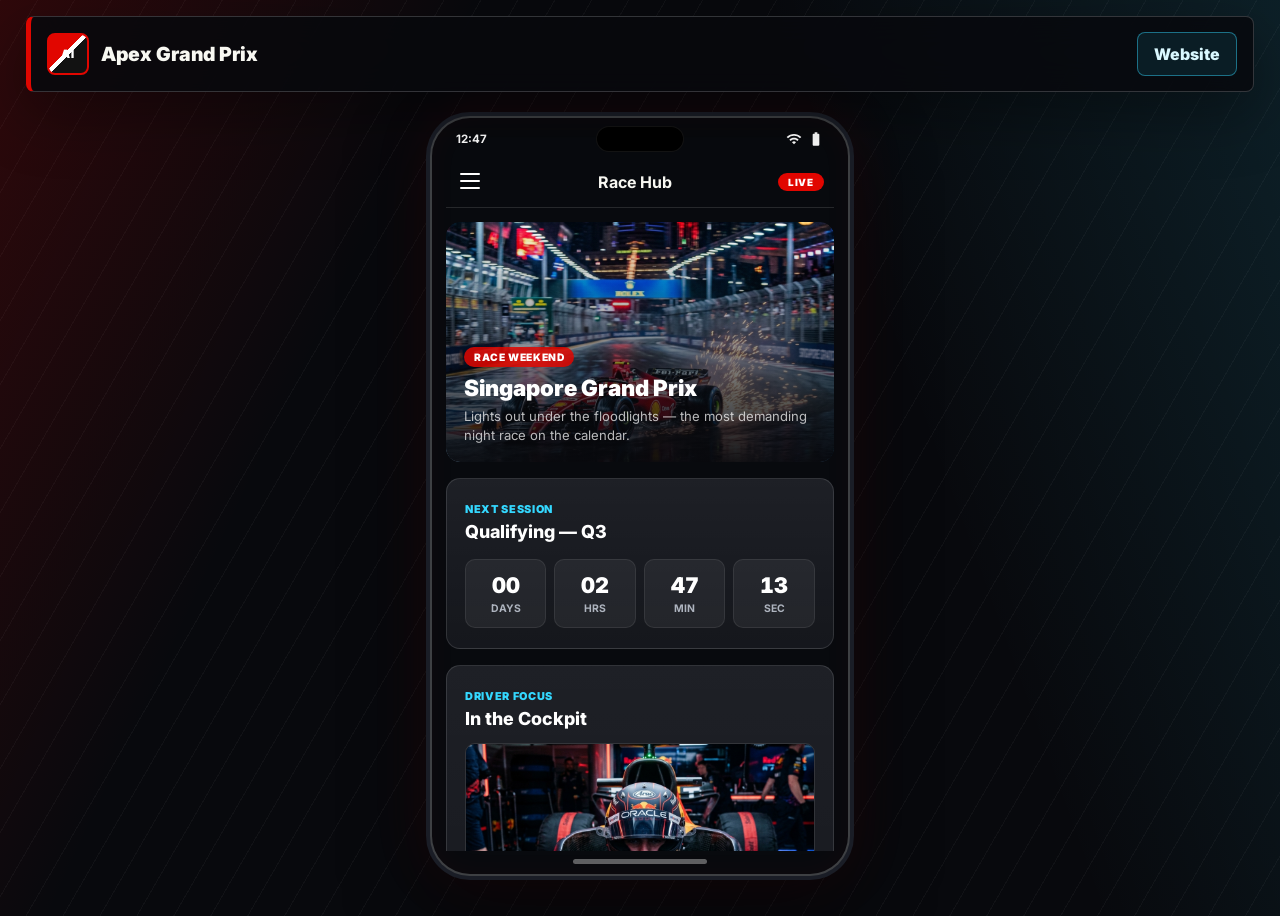
==== mobile.html @ 33b62a99 "Initial commit and push for basic framework of the app" ====
<!DOCTYPE html>
<html lang="en">
<head>
  <meta charset="UTF-8">
  <meta name="viewport" content="width=device-width, initial-scale=1.0">
  <title>Apex Grand Prix Race App</title>
  <meta name="description" content="Formula 1 mobile race app experience with live race data, driver profiles, pit strategy, and circuit telemetry.">
  <link rel="stylesheet" href="styles.css">
  <link rel="preconnect" href="https://fonts.googleapis.com">
  <link rel="preconnect" href="https://fonts.gstatic.com" crossorigin>
  <link href="https://fonts.googleapis.com/css2?family=Inter:wght@400;600;700;800;900&display=swap" rel="stylesheet">
</head>
<body class="mock-page">
  <header class="site-header">
    <a class="brand" href="index.html" aria-label="Apex Grand Prix home">
      <span class="brand-mark" aria-hidden="true">A1</span>
      <span>Apex Grand Prix</span>
    </a>

    <nav class="header-actions" aria-label="Page links">
      <a href="index.html">Website</a>
    </nav>
  </header>

  <main class="mock-board" aria-label="Formula 1 mobile app mockup">
    <!-- Single scrollable phone -->
    <div class="phone-device" id="phone-device">
      <!-- Phone notch -->
      <div class="phone-notch" aria-hidden="true">
        <span class="notch-time">12:47</span>
        <span class="notch-island"></span>
        <span class="notch-icons">
          <svg width="16" height="16" viewBox="0 0 24 24" fill="currentColor"><path d="M1 9l2 2c4.97-4.97 13.03-4.97 18 0l2-2C16.93 2.93 7.08 2.93 1 9zm8 8l3 3 3-3a4.237 4.237 0 00-6 0zm-4-4l2 2a7.074 7.074 0 0110 0l2-2C15.14 9.14 8.87 9.14 5 13z"/></svg>
          <svg width="16" height="16" viewBox="0 0 24 24" fill="currentColor"><path d="M15.67 4H14V2h-4v2H8.33C7.6 4 7 4.6 7 5.33v15.33C7 21.4 7.6 22 8.33 22h7.33c.74 0 1.34-.6 1.34-1.33V5.33C17 4.6 16.4 4 15.67 4z"/></svg>
        </span>
      </div>

      <!-- App top bar -->
      <div class="app-topbar">
        <button class="mini-menu" type="button" aria-label="Menu" title="Menu">
          <span></span>
          <span></span>
          <span></span>
        </button>
        <strong>Race Hub</strong>
        <span class="app-live-badge">LIVE</span>
      </div>

      <!-- Scrollable app content -->
      <div class="app-scroll" id="appScroll">

        <!-- Hero: Night Race -->
        <section class="app-section app-hero" id="app-hero">
          <div class="app-hero-image">
            <img src="assets/f1-car-night.png" alt="Formula 1 car racing at night with sparks flying">
            <div class="app-hero-overlay">
              <span class="app-badge">Race Weekend</span>
              <h1>Singapore Grand Prix</h1>
              <p>Lights out under the floodlights — the most demanding night race on the calendar.</p>
            </div>
          </div>
        </section>

        <!-- Race Countdown -->
        <section class="app-section app-countdown" id="app-countdown">
          <div class="app-section-header">
            <span class="app-eyebrow">Next Session</span>
            <h2>Qualifying — Q3</h2>
          </div>
          <div class="app-countdown-grid">
            <div class="countdown-cell">
              <strong>00</strong>
              <span>Days</span>
            </div>
            <div class="countdown-cell">
              <strong>02</strong>
              <span>Hrs</span>
            </div>
            <div class="countdown-cell">
              <strong>47</strong>
              <span>Min</span>
            </div>
            <div class="countdown-cell">
              <strong>13</strong>
              <span>Sec</span>
            </div>
          </div>
        </section>

        <!-- Driver Profile Card -->
        <section class="app-section app-driver-card" id="app-driver">
          <div class="app-section-header">
            <span class="app-eyebrow">Driver Focus</span>
            <h2>In the Cockpit</h2>
          </div>
          <div class="app-driver-hero">
            <img src="assets/f1-driver-cockpit.png" alt="Formula 1 driver in the cockpit ready for the race">
          </div>
          <div class="app-driver-stats">
            <div class="stat-item">
              <strong>P1</strong>
              <span>Grid</span>
            </div>
            <div class="stat-item">
              <strong>1:29.7</strong>
              <span>Best Lap</span>
            </div>
            <div class="stat-item">
              <strong>4</strong>
              <span>Wins</span>
            </div>
            <div class="stat-item">
              <strong>281</strong>
              <span>Points</span>
            </div>
          </div>
          <p class="app-driver-bio">
            Focused intensity behind the visor. Every micro-adjustment of the steering wheel, every throttle input calibrated to perfection. This is where championships are decided — one corner at a time.
          </p>
        </section>

        <!-- Pit Strategy -->
        <section class="app-section app-strategy" id="app-strategy">
          <div class="app-section-header">
            <span class="app-eyebrow">Pit Wall</span>
            <h2>Race Strategy</h2>
          </div>
          <div class="app-strategy-image">
            <img src="assets/f1-pitstop.png" alt="Formula 1 pit stop crew servicing a car">
          </div>
          <div class="app-strategy-metrics">
            <div class="strategy-metric">
              <div class="metric-icon tyre-soft"></div>
              <div>
                <strong>Soft → Medium</strong>
                <span>Lap 18 pit window</span>
              </div>
            </div>
            <div class="strategy-metric">
              <div class="metric-icon tyre-medium"></div>
              <div>
                <strong>Medium → Hard</strong>
                <span>Lap 38 pit window</span>
              </div>
            </div>
          </div>
          <div class="app-strategy-data">
            <div class="data-row">
              <span>Pit Stop Time</span>
              <strong>2.4s</strong>
            </div>
            <div class="data-row">
              <span>Undercut Gap</span>
              <strong>1.8s</strong>
            </div>
            <div class="data-row">
              <span>Tyre Degradation</span>
              <strong>0.08s/lap</strong>
            </div>
            <div class="data-row">
              <span>Fuel Load</span>
              <strong>105 kg</strong>
            </div>
          </div>
        </section>

        <!-- Helmet & Equipment -->
        <section class="app-section app-gear" id="app-gear">
          <div class="app-section-header">
            <span class="app-eyebrow">Equipment</span>
            <h2>Race Helmet</h2>
          </div>
          <div class="app-gear-showcase">
            <img src="assets/f1-helmet.png" alt="Formula 1 racing helmet with carbon fiber detail and track reflection in visor">
          </div>
          <p class="app-gear-desc">
            Carbon fiber construction weighing just 1.25 kg. The visor reflects the track ahead — a driver's entire world compressed into that narrow field of view at 330 km/h.
          </p>
        </section>

        <!-- Telemetry -->
        <section class="app-section app-telemetry" id="app-telemetry">
          <div class="app-section-header">
            <span class="app-eyebrow">Telemetry</span>
            <h2>Steering Wheel</h2>
          </div>
          <div class="app-telemetry-image">
            <img src="assets/f1-steering-wheel.png" alt="Formula 1 steering wheel with complex buttons and digital display">
          </div>
          <div class="app-telemetry-stats">
            <div class="telemetry-stat">
              <span class="telemetry-value">338</span>
              <span class="telemetry-unit">km/h</span>
              <span class="telemetry-label">Top Speed</span>
            </div>
            <div class="telemetry-stat">
              <span class="telemetry-value">5.2</span>
              <span class="telemetry-unit">G</span>
              <span class="telemetry-label">Max Lateral</span>
            </div>
            <div class="telemetry-stat">
              <span class="telemetry-value">850</span>
              <span class="telemetry-unit">HP</span>
              <span class="telemetry-label">Power Unit</span>
            </div>
          </div>
          <div class="app-telemetry-bars">
            <div class="bar-item">
              <span class="bar-label">Throttle</span>
              <div class="bar-track">
                <div class="bar-fill bar-throttle" style="width: 92%"></div>
              </div>
              <span class="bar-value">92%</span>
            </div>
            <div class="bar-item">
              <span class="bar-label">Brake</span>
              <div class="bar-track">
                <div class="bar-fill bar-brake" style="width: 0%"></div>
              </div>
              <span class="bar-value">0%</span>
            </div>
            <div class="bar-item">
              <span class="bar-label">ERS Deploy</span>
              <div class="bar-track">
                <div class="bar-fill bar-ers" style="width: 67%"></div>
              </div>
              <span class="bar-value">67%</span>
            </div>
            <div class="bar-item">
              <span class="bar-label">DRS</span>
              <div class="bar-track">
                <div class="bar-fill bar-drs" style="width: 100%"></div>
              </div>
              <span class="bar-value">Open</span>
            </div>
          </div>
        </section>

        <!-- Standings -->
        <section class="app-section app-standings" id="app-standings">
          <div class="app-section-header">
            <span class="app-eyebrow">Championship</span>
            <h2>Driver Standings</h2>
          </div>
          <div class="standings-table">
            <div class="standing-row standing-header">
              <span>Pos</span>
              <span>Driver</span>
              <span>Team</span>
              <span>Pts</span>
            </div>
            <div class="standing-row highlight">
              <span class="pos-badge">1</span>
              <span>M. Verstappen</span>
              <span class="team-tag team-rbr">RBR</span>
              <span>281</span>
            </div>
            <div class="standing-row">
              <span class="pos-badge">2</span>
              <span>L. Norris</span>
              <span class="team-tag team-mcl">MCL</span>
              <span>253</span>
            </div>
            <div class="standing-row">
              <span class="pos-badge">3</span>
              <span>C. Leclerc</span>
              <span class="team-tag team-fer">FER</span>
              <span>228</span>
            </div>
            <div class="standing-row">
              <span class="pos-badge">4</span>
              <span>C. Sainz</span>
              <span class="team-tag team-fer">FER</span>
              <span>207</span>
            </div>
            <div class="standing-row">
              <span class="pos-badge">5</span>
              <span>O. Piastri</span>
              <span class="team-tag team-mcl">MCL</span>
              <span>194</span>
            </div>
          </div>
        </section>

        <!-- Team Radio -->
        <section class="app-section app-radio" id="app-radio" data-tab-group>
          <div class="tabs" role="tablist" aria-label="Mobile team radio tabs">
            <button class="tab is-active" type="button" role="tab" aria-selected="true" aria-controls="app-panel-a" id="app-tab-a" data-tab>Garage</button>
            <button class="tab" type="button" role="tab" aria-selected="false" aria-controls="app-panel-b" id="app-tab-b" data-tab>Radio</button>
          </div>

          <div class="tab-content app-tab-content">
            <div class="tab-panel is-active" id="app-panel-a" role="tabpanel" aria-labelledby="app-tab-a" data-tab-panel>
              <span class="app-eyebrow">Team Call</span>
              <h2>Box this lap</h2>
              <p>Mechanics ready. Tyres staged on the warming blankets. Pit lane delta is inside the target window — we have the gap.</p>
            </div>
            <div class="tab-panel" id="app-panel-b" role="tabpanel" aria-labelledby="app-tab-b" data-tab-panel>
              <span class="app-eyebrow">Driver Radio</span>
              <h2>Push now, push!</h2>
              <p>Battery fully available. Traffic clear for two laps. The car ahead is losing rear grip — this is our window to attack.</p>
            </div>
          </div>
        </section>

      </div>

      <!-- Bottom home indicator -->
      <div class="phone-home-bar" aria-hidden="true"></div>
    </div>
  </main>

  <script src="script.js"></script>
</body>
</html>
---- styles.css ----
:root {
  --page: #08090d;
  --surface: #11131a;
  --surface-2: #181b23;
  --surface-3: #f7f7f2;
  --ink: #f8f8f2;
  --ink-dark: #171717;
  --muted: #aeb4bf;
  --line: rgba(255, 255, 255, 0.16);
  --red: #e10600;
  --red-dark: #9d0500;
  --cyan: #34d8ff;
  --yellow: #ffd447;
  --green: #1ed760;
  --orange: #ff8a00;
  --shadow: 0 22px 60px rgba(0, 0, 0, 0.35);
  --radius: 8px;
  --shell-width: min(calc(100% - clamp(24px, 4vw, 80px)), 1900px);
}

* {
  box-sizing: border-box;
}

html {
  scroll-behavior: smooth;
}

body {
  min-height: 100vh;
  margin: 0;
  color: var(--ink);
  background:
    linear-gradient(115deg, rgba(225, 6, 0, 0.18), transparent 28%),
    linear-gradient(250deg, rgba(52, 216, 255, 0.11), transparent 32%),
    repeating-linear-gradient(120deg, rgba(255, 255, 255, 0.035) 0 1px, transparent 1px 32px),
    var(--page);
  font-family: Inter, ui-sans-serif, system-ui, -apple-system, BlinkMacSystemFont, "Segoe UI", sans-serif;
}

body.is-menu-open {
  overflow: hidden;
}

button,
a {
  -webkit-tap-highlight-color: transparent;
}

button {
  font: inherit;
}

a {
  color: inherit;
  text-decoration: none;
}

img {
  display: block;
  max-width: 100%;
}

:focus-visible {
  outline: 3px solid rgba(52, 216, 255, 0.45);
  outline-offset: 3px;
}

.site-header {
  position: sticky;
  top: 16px;
  z-index: 20;
  display: grid;
  grid-template-columns: minmax(0, 1fr) auto;
  align-items: center;
  gap: 16px;
  width: var(--shell-width);
  min-height: 76px;
  margin: 16px auto 24px;
  padding: 12px 16px;
  border: 1px solid rgba(255, 255, 255, 0.18);
  border-left: 5px solid var(--red);
  border-radius: var(--radius);
  background: rgba(8, 9, 13, 0.86);
  box-shadow: var(--shadow);
  backdrop-filter: blur(16px);
}

.brand {
  justify-self: start;
  display: inline-flex;
  align-items: center;
  gap: 12px;
  min-width: 0;
  font-size: 1.22rem;
  font-weight: 900;
}

.brand-mark {
  display: inline-grid;
  place-items: center;
  flex: 0 0 auto;
  width: 42px;
  height: 42px;
  border: 2px solid var(--red);
  border-radius: var(--radius);
  background:
    linear-gradient(135deg, var(--red) 0 44%, #ffffff 44% 52%, #121212 52%);
  color: #ffffff;
  font-size: 0.72rem;
  font-weight: 950;
}

.header-actions {
  display: flex;
  justify-content: flex-end;
}

.header-actions a {
  display: inline-flex;
  align-items: center;
  justify-content: center;
  min-height: 44px;
  padding: 0 16px;
  border: 1px solid rgba(52, 216, 255, 0.45);
  border-radius: var(--radius);
  background: rgba(52, 216, 255, 0.09);
  color: #d9f8ff;
  font-weight: 850;
}

.header-actions a:hover {
  border-color: var(--cyan);
  background: rgba(52, 216, 255, 0.16);
}

.icon-button {
  display: inline-grid;
  place-items: center;
  width: 44px;
  height: 44px;
  border: 1px solid rgba(255, 255, 255, 0.18);
  border-radius: var(--radius);
  background: rgba(255, 255, 255, 0.06);
  color: var(--ink);
  cursor: pointer;
  transition: transform 160ms ease, border-color 160ms ease, background 160ms ease;
}

.icon-button:hover {
  transform: translateY(-1px);
  border-color: var(--cyan);
  background: rgba(52, 216, 255, 0.12);
}

.menu-button {
  display: none;
  gap: 4px;
  padding: 10px;
}

.menu-button span,
.mini-menu span {
  display: block;
  width: 20px;
  height: 2px;
  border-radius: 999px;
  background: currentColor;
}

.page-shell {
  display: grid;
  grid-template-columns: clamp(92px, 7vw, 140px) minmax(0, 1fr);
  gap: clamp(16px, 2vw, 32px);
  width: var(--shell-width);
  margin: 0 auto 48px;
}

.sidebar {
  position: sticky;
  top: 116px;
  display: grid;
  align-content: space-between;
  min-height: calc(100vh - 148px);
  padding: 16px 12px;
  overflow: hidden;
  border: 1px solid rgba(255, 255, 255, 0.16);
  border-radius: var(--radius);
  background:
    linear-gradient(180deg, rgba(225, 6, 0, 0.2), rgba(255, 255, 255, 0.04)),
    rgba(8, 9, 13, 0.9);
  box-shadow: var(--shadow);
}

.sidebar::before {
  content: "";
  position: absolute;
  inset: 0;
  background:
    repeating-linear-gradient(45deg, transparent 0 12px, rgba(255, 255, 255, 0.08) 12px 24px);
  opacity: 0.18;
  pointer-events: none;
}

.sidebar-close {
  display: none;
}

.sidebar-word {
  position: relative;
  display: grid;
  justify-items: center;
  gap: 8px;
  margin-top: 42px;
  color: #ffffff;
  font-size: 1.05rem;
  font-weight: 950;
}

.sidebar-menu {
  position: relative;
  display: grid;
  gap: 8px;
}

.sidebar-menu a {
  display: grid;
  place-items: center;
  min-height: 38px;
  border-radius: var(--radius);
  color: var(--muted);
  font-size: 0.76rem;
  font-weight: 850;
  text-align: center;
}

.sidebar-menu a:hover {
  background: rgba(225, 6, 0, 0.22);
  color: #ffffff;
}

.page-backdrop {
  display: none;
}

.desktop-grid {
  display: grid;
  grid-template-columns: repeat(12, minmax(0, 1fr));
  grid-auto-flow: row dense;
  gap: clamp(16px, 1.6vw, 28px);
  align-items: stretch;
}

.panel {
  position: relative;
  display: flex;
  flex-direction: column;
  min-width: 0;
  min-height: clamp(300px, 28vh, 430px);
  overflow: hidden;
  border: 1px solid rgba(255, 255, 255, 0.15);
  border-radius: var(--radius);
  background:
    linear-gradient(180deg, rgba(255, 255, 255, 0.07), rgba(255, 255, 255, 0.025)),
    var(--surface);
  box-shadow: var(--shadow);
}

.panel::before {
  content: "";
  position: absolute;
  inset: 0 0 auto;
  height: 4px;
  background: linear-gradient(90deg, var(--red), var(--yellow), var(--cyan));
  pointer-events: none;
}

.panel h1,
.panel h2,
.panel h3,
.panel p {
  margin: 0;
}

.panel h1,
.panel h2 {
  color: #ffffff;
  font-size: 1.3rem;
  line-height: 1.15;
}

.panel h3 {
  color: #ffffff;
  font-size: 1.05rem;
}

.panel p {
  color: var(--muted);
  line-height: 1.52;
}

.panel-heading {
  position: relative;
  z-index: 2;
  display: flex;
  align-items: flex-start;
  justify-content: space-between;
  gap: 14px;
  padding: 22px 24px 0;
}

.eyebrow,
.panel-tag {
  color: var(--cyan);
  font-size: 0.73rem;
  font-weight: 950;
  text-transform: uppercase;
}

.eyebrow {
  display: inline-block;
  margin-bottom: 7px;
}

.panel-tag {
  flex: 0 0 auto;
  padding: 6px 10px;
  border: 1px solid rgba(52, 216, 255, 0.45);
  border-radius: 999px;
  background: rgba(52, 216, 255, 0.1);
}

.hero-panel,
.circuit-panel {
  grid-column: span 5;
}

.strategy-panel,
.radio-panel {
  grid-column: span 3;
}

.driver-panel,
.speed-panel {
  grid-column: span 4;
}

.race-carousel {
  flex: 1;
  min-height: 0;
}

.carousel-stage {
  position: relative;
  flex: 1;
  min-height: 240px;
  margin: 18px 24px 0;
  border-radius: var(--radius);
}

.carousel-stage.compact {
  min-height: 168px;
  margin: 14px 18px 0;
}

.carousel-slide {
  position: absolute;
  inset: 0;
  display: grid;
  align-content: stretch;
  opacity: 0;
  transform: translateX(14px);
  pointer-events: none;
  transition: opacity 220ms ease, transform 220ms ease;
}

.carousel-slide.is-active {
  opacity: 1;
  transform: translateX(0);
  pointer-events: auto;
}

.carousel-slide img {
  width: 100%;
  height: 100%;
  min-height: 0;
  object-fit: cover;
  border-radius: var(--radius);
}

.slide-caption {
  position: absolute;
  left: 14px;
  right: 14px;
  bottom: 14px;
  display: grid;
  gap: 4px;
  padding: 12px 14px;
  border: 1px solid rgba(255, 255, 255, 0.16);
  border-radius: var(--radius);
  background: rgba(8, 9, 13, 0.78);
  color: #ffffff;
  backdrop-filter: blur(10px);
}

.slide-caption strong {
  font-size: 0.98rem;
}

.slide-caption span {
  color: var(--muted);
  font-size: 0.88rem;
  line-height: 1.35;
}

.carousel-dots {
  display: flex;
  justify-content: center;
  gap: 8px;
  padding: 18px 24px 22px;
}

.carousel-dots button {
  width: 34px;
  height: 8px;
  padding: 0;
  border: 0;
  border-radius: 999px;
  background: rgba(255, 255, 255, 0.28);
  cursor: pointer;
}

.carousel-dots button.is-active {
  background: var(--red);
}

.panel-image {
  width: calc(100% - 48px);
  aspect-ratio: 16 / 10;
  margin: 18px 24px 0;
  object-fit: cover;
  border-radius: var(--radius);
}

.metric-row {
  display: grid;
  grid-template-columns: repeat(3, minmax(0, 1fr));
  gap: 10px;
  padding: 18px 24px 24px;
}

.metric-row span {
  display: grid;
  gap: 3px;
  min-width: 0;
  padding: 10px;
  border-top: 1px solid rgba(255, 255, 255, 0.18);
  color: var(--muted);
  font-size: 0.82rem;
  line-height: 1.25;
}

.metric-row strong {
  color: #ffffff;
  font-size: 1.12rem;
}

.slider-shell,
.wide-slider {
  display: grid;
  grid-template-columns: 44px minmax(0, 1fr) 44px;
  align-items: center;
  gap: 12px;
  flex: 1;
  padding: 18px 18px 24px;
}

.slider-window,
.wide-slider-window {
  position: relative;
  min-height: 260px;
  overflow: hidden;
}

.slider-slide {
  position: absolute;
  inset: 0;
  display: grid;
  align-content: center;
  justify-items: center;
  gap: 12px;
  opacity: 0;
  transform: scale(0.97);
  pointer-events: none;
  text-align: center;
  transition: opacity 180ms ease, transform 180ms ease;
}

.slider-slide.is-active {
  opacity: 1;
  transform: scale(1);
  pointer-events: auto;
}

.slider-slide img {
  width: min(100%, 360px);
  aspect-ratio: 16 / 9;
  object-fit: cover;
  border-radius: var(--radius);
}

.slider-slide p {
  max-width: 320px;
  font-size: 0.92rem;
}

.circuit-layout {
  display: grid;
  grid-template-columns: minmax(260px, 1.1fr) minmax(220px, 0.9fr);
  gap: 20px;
  align-items: stretch;
  flex: 1;
  padding: 18px 24px 24px;
}

.circuit-layout img {
  width: 100%;
  height: 100%;
  min-height: 260px;
  object-fit: cover;
  border-radius: var(--radius);
}

.circuit-notes {
  display: grid;
  align-content: stretch;
  gap: 12px;
}

.circuit-notes article {
  display: grid;
  gap: 4px;
  padding: 0 0 12px;
  border-bottom: 1px solid rgba(255, 255, 255, 0.16);
}

.circuit-notes strong {
  color: var(--yellow);
}

.circuit-notes span {
  color: var(--muted);
  line-height: 1.4;
}

.tabs {
  display: grid;
  grid-template-columns: repeat(2, minmax(0, 1fr));
  border-bottom: 1px solid rgba(255, 255, 255, 0.16);
}

.tab {
  min-height: 58px;
  border: 0;
  border-right: 1px solid rgba(255, 255, 255, 0.16);
  background: rgba(255, 255, 255, 0.04);
  color: var(--muted);
  font-weight: 950;
  cursor: pointer;
}

.tab:last-child {
  border-right: 0;
}

.tab.is-active {
  background: rgba(225, 6, 0, 0.22);
  color: #ffffff;
}

.tab-content {
  position: relative;
  flex: 1;
  min-height: 280px;
}

.tab-panel {
  position: absolute;
  inset: 0;
  display: grid;
  align-content: center;
  justify-items: center;
  gap: 12px;
  padding: 28px;
  opacity: 0;
  transform: translateY(8px);
  pointer-events: none;
  text-align: center;
  transition: opacity 180ms ease, transform 180ms ease;
}

.tab-panel.is-active {
  opacity: 1;
  transform: translateY(0);
  pointer-events: auto;
}

.tab-panel h2 {
  font-size: 1.72rem;
}

.tab-panel p {
  max-width: 280px;
}

/* ── Mock page layout ── */
.mock-page .site-header {
  grid-template-columns: minmax(0, 1fr) auto;
}

.mock-board {
  display: flex;
  justify-content: center;
  width: var(--shell-width);
  margin: 0 auto 48px;
}

/* ── Phone device frame ── */
.phone-device {
  position: relative;
  display: flex;
  flex-direction: column;
  width: min(420px, 100%);
  height: min(860px, calc(100vh - 140px));
  border: 2px solid rgba(255, 255, 255, 0.22);
  border-radius: 40px;
  background: #080a0e;
  box-shadow:
    0 0 0 4px #1a1d26,
    0 30px 80px rgba(0, 0, 0, 0.5),
    0 0 60px rgba(225, 6, 0, 0.12),
    inset 0 0 30px rgba(225, 6, 0, 0.04);
  overflow: hidden;
}

/* ── Phone notch bar ── */
.phone-notch {
  display: grid;
  grid-template-columns: 1fr auto 1fr;
  align-items: center;
  padding: 8px 24px 4px;
  font-size: 0.72rem;
  font-weight: 700;
  color: #ffffff;
}

.notch-time {
  justify-self: start;
}

.notch-island {
  width: 88px;
  height: 26px;
  border-radius: 999px;
  background: #000;
  border: 1px solid rgba(255, 255, 255, 0.08);
}

.notch-icons {
  justify-self: end;
  display: flex;
  align-items: center;
  gap: 6px;
  color: #ffffff;
}

/* ── App top bar ── */
.app-topbar {
  display: grid;
  grid-template-columns: 42px 1fr auto;
  align-items: center;
  min-height: 52px;
  margin: 0 14px 0;
  padding: 0 4px;
  border-bottom: 1px solid rgba(255, 255, 255, 0.12);
  text-align: center;
}

.app-live-badge {
  padding: 3px 10px;
  margin-right: 6px;
  border-radius: 999px;
  background: var(--red);
  color: #ffffff;
  font-size: 0.62rem;
  font-weight: 950;
  letter-spacing: 0.08em;
  animation: livePulse 2s ease-in-out infinite;
}

@keyframes livePulse {
  0%, 100% { opacity: 1; }
  50% { opacity: 0.5; }
}

.mini-menu {
  display: grid;
  gap: 4px;
  width: 38px;
  height: 38px;
  padding: 10px;
  border: 0;
  background: transparent;
  color: #ffffff;
  cursor: pointer;
}

/* ── Scrollable app container ── */
.app-scroll {
  flex: 1;
  overflow-y: auto;
  overflow-x: hidden;
  padding: 14px;
  scroll-behavior: smooth;
  -webkit-overflow-scrolling: touch;
}

.app-scroll::-webkit-scrollbar {
  width: 3px;
}

.app-scroll::-webkit-scrollbar-track {
  background: transparent;
}

.app-scroll::-webkit-scrollbar-thumb {
  background: rgba(225, 6, 0, 0.4);
  border-radius: 999px;
}

/* ── Shared section styles ── */
.app-section {
  margin-bottom: 16px;
  border: 1px solid rgba(255, 255, 255, 0.12);
  border-radius: 14px;
  background:
    linear-gradient(180deg, rgba(255, 255, 255, 0.06), rgba(255, 255, 255, 0.02)),
    rgba(17, 19, 26, 0.95);
  overflow: hidden;
}

.app-section:last-child {
  margin-bottom: 8px;
}

.app-section-header {
  padding: 18px 18px 0;
}

.app-eyebrow {
  display: inline-block;
  margin-bottom: 5px;
  color: var(--cyan);
  font-size: 0.68rem;
  font-weight: 950;
  text-transform: uppercase;
  letter-spacing: 0.06em;
}

.app-section-header h2 {
  margin: 0;
  color: #ffffff;
  font-size: 1.12rem;
  font-weight: 800;
  line-height: 1.2;
}

/* ── Hero section ── */
.app-hero {
  border: none;
  background: none;
  border-radius: 14px;
  overflow: hidden;
}

.app-hero-image {
  position: relative;
  border-radius: 14px;
  overflow: hidden;
}

.app-hero-image img {
  width: 100%;
  height: 240px;
  object-fit: cover;
  display: block;
}

.app-hero-overlay {
  position: absolute;
  inset: 0;
  display: flex;
  flex-direction: column;
  justify-content: flex-end;
  padding: 18px;
  background:
    linear-gradient(to top, rgba(8, 9, 13, 0.95) 0%, rgba(8, 9, 13, 0.4) 50%, transparent 100%);
}

.app-badge {
  display: inline-block;
  width: fit-content;
  padding: 4px 10px;
  margin-bottom: 8px;
  border-radius: 999px;
  background: rgba(225, 6, 0, 0.85);
  color: #ffffff;
  font-size: 0.64rem;
  font-weight: 900;
  text-transform: uppercase;
  letter-spacing: 0.06em;
}

.app-hero-overlay h1 {
  margin: 0 0 6px;
  color: #ffffff;
  font-size: 1.4rem;
  font-weight: 900;
  line-height: 1.15;
}

.app-hero-overlay p {
  margin: 0;
  color: rgba(255, 255, 255, 0.72);
  font-size: 0.82rem;
  line-height: 1.4;
}

/* ── Countdown ── */
.app-countdown-grid {
  display: grid;
  grid-template-columns: repeat(4, 1fr);
  gap: 8px;
  padding: 16px 18px 20px;
}

.countdown-cell {
  display: flex;
  flex-direction: column;
  align-items: center;
  gap: 4px;
  padding: 12px 0;
  border-radius: 10px;
  background: rgba(255, 255, 255, 0.06);
  border: 1px solid rgba(255, 255, 255, 0.08);
}

.countdown-cell strong {
  color: #ffffff;
  font-size: 1.35rem;
  font-weight: 900;
  font-variant-numeric: tabular-nums;
}

.countdown-cell span {
  color: var(--muted);
  font-size: 0.65rem;
  font-weight: 700;
  text-transform: uppercase;
}

/* ── Driver Card ── */
.app-driver-hero {
  padding: 14px 18px 0;
}

.app-driver-hero img {
  width: 100%;
  height: 200px;
  object-fit: cover;
  border-radius: 10px;
  border: 1px solid rgba(255, 255, 255, 0.1);
}

.app-driver-stats {
  display: grid;
  grid-template-columns: repeat(4, 1fr);
  gap: 6px;
  padding: 14px 18px 0;
}

.stat-item {
  display: flex;
  flex-direction: column;
  align-items: center;
  gap: 2px;
  padding: 10px 4px;
  border-radius: 8px;
  background: rgba(255, 255, 255, 0.05);
}

.stat-item strong {
  color: #ffffff;
  font-size: 1.05rem;
  font-weight: 900;
}

.stat-item span {
  color: var(--muted);
  font-size: 0.62rem;
  font-weight: 700;
  text-transform: uppercase;
}

.app-driver-bio {
  margin: 0;
  padding: 14px 18px 18px;
  color: var(--muted);
  font-size: 0.82rem;
  line-height: 1.55;
}

/* ── Strategy section ── */
.app-strategy-image {
  padding: 14px 18px 0;
}

.app-strategy-image img {
  width: 100%;
  height: 180px;
  object-fit: cover;
  border-radius: 10px;
  border: 1px solid rgba(255, 255, 255, 0.1);
}

.app-strategy-metrics {
  display: grid;
  gap: 10px;
  padding: 14px 18px 0;
}

.strategy-metric {
  display: grid;
  grid-template-columns: 32px 1fr;
  gap: 12px;
  align-items: center;
  padding: 10px 12px;
  border-radius: 8px;
  background: rgba(255, 255, 255, 0.05);
  border: 1px solid rgba(255, 255, 255, 0.06);
}

.metric-icon {
  width: 28px;
  height: 28px;
  border-radius: 50%;
}

.tyre-soft {
  background: linear-gradient(135deg, #e10600, #ff4444);
  box-shadow: 0 0 8px rgba(225, 6, 0, 0.4);
}

.tyre-medium {
  background: linear-gradient(135deg, #ffd447, #ffaa00);
  box-shadow: 0 0 8px rgba(255, 212, 71, 0.4);
}

.strategy-metric strong {
  display: block;
  color: #ffffff;
  font-size: 0.85rem;
}

.strategy-metric span {
  color: var(--muted);
  font-size: 0.72rem;
}

.app-strategy-data {
  padding: 14px 18px 18px;
}

.data-row {
  display: flex;
  justify-content: space-between;
  align-items: center;
  padding: 10px 0;
  border-bottom: 1px solid rgba(255, 255, 255, 0.08);
}

.data-row:last-child {
  border-bottom: none;
}

.data-row span {
  color: var(--muted);
  font-size: 0.8rem;
}

.data-row strong {
  color: #ffffff;
  font-size: 0.88rem;
  font-weight: 800;
  font-variant-numeric: tabular-nums;
}

/* ── Gear showcase ── */
.app-gear-showcase {
  padding: 14px 18px 0;
}

.app-gear-showcase img {
  width: 100%;
  height: 220px;
  object-fit: cover;
  border-radius: 10px;
  border: 1px solid rgba(255, 255, 255, 0.1);
}

.app-gear-desc {
  margin: 0;
  padding: 14px 18px 18px;
  color: var(--muted);
  font-size: 0.82rem;
  line-height: 1.55;
}

/* ── Telemetry ── */
.app-telemetry-image {
  padding: 14px 18px 0;
}

.app-telemetry-image img {
  width: 100%;
  height: 200px;
  object-fit: cover;
  border-radius: 10px;
  border: 1px solid rgba(255, 255, 255, 0.1);
}

.app-telemetry-stats {
  display: grid;
  grid-template-columns: repeat(3, 1fr);
  gap: 8px;
  padding: 14px 18px 0;
}

.telemetry-stat {
  display: flex;
  flex-direction: column;
  align-items: center;
  gap: 1px;
  padding: 12px 4px;
  border-radius: 10px;
  background: rgba(255, 255, 255, 0.05);
  border: 1px solid rgba(255, 255, 255, 0.06);
}

.telemetry-value {
  color: #ffffff;
  font-size: 1.3rem;
  font-weight: 900;
  font-variant-numeric: tabular-nums;
}

.telemetry-unit {
  color: var(--cyan);
  font-size: 0.66rem;
  font-weight: 900;
  text-transform: uppercase;
}

.telemetry-label {
  color: var(--muted);
  font-size: 0.6rem;
  font-weight: 700;
  text-transform: uppercase;
  margin-top: 2px;
}

.app-telemetry-bars {
  padding: 14px 18px 18px;
}

.bar-item {
  display: grid;
  grid-template-columns: 72px 1fr 40px;
  align-items: center;
  gap: 10px;
  padding: 6px 0;
}

.bar-label {
  color: var(--muted);
  font-size: 0.72rem;
  font-weight: 700;
}

.bar-track {
  height: 6px;
  border-radius: 999px;
  background: rgba(255, 255, 255, 0.1);
  overflow: hidden;
}

.bar-fill {
  height: 100%;
  border-radius: 999px;
  transition: width 600ms ease;
}

.bar-throttle {
  background: linear-gradient(90deg, var(--green), #44ff88);
}

.bar-brake {
  background: linear-gradient(90deg, var(--red), #ff4444);
}

.bar-ers {
  background: linear-gradient(90deg, var(--cyan), #66e8ff);
}

.bar-drs {
  background: linear-gradient(90deg, var(--yellow), var(--orange));
}

.bar-value {
  color: #ffffff;
  font-size: 0.7rem;
  font-weight: 800;
  text-align: right;
  font-variant-numeric: tabular-nums;
}

/* ── Standings ── */
.standings-table {
  padding: 14px 18px 18px;
}

.standing-row {
  display: grid;
  grid-template-columns: 32px 1fr 42px 36px;
  align-items: center;
  gap: 8px;
  padding: 9px 10px;
  border-radius: 8px;
  font-size: 0.8rem;
  color: var(--muted);
}

.standing-header {
  font-size: 0.65rem;
  font-weight: 800;
  text-transform: uppercase;
  color: rgba(174, 180, 191, 0.6);
  padding-bottom: 4px;
  border-bottom: 1px solid rgba(255, 255, 255, 0.08);
}

.standing-row.highlight {
  background: rgba(225, 6, 0, 0.14);
  border: 1px solid rgba(225, 6, 0, 0.25);
}

.pos-badge {
  display: inline-grid;
  place-items: center;
  width: 24px;
  height: 24px;
  border-radius: 6px;
  background: rgba(255, 255, 255, 0.08);
  color: #ffffff;
  font-size: 0.72rem;
  font-weight: 900;
}

.standing-row.highlight .pos-badge {
  background: var(--red);
}

.team-tag {
  padding: 2px 6px;
  border-radius: 4px;
  font-size: 0.62rem;
  font-weight: 900;
  text-align: center;
  color: #ffffff;
}

.team-rbr { background: rgba(30, 65, 255, 0.5); }
.team-mcl { background: rgba(255, 138, 0, 0.5); }
.team-fer { background: rgba(225, 6, 0, 0.5); }

/* ── App Radio / Tabs ── */
.app-radio .tabs {
  margin: 0 18px;
  border-radius: 10px 10px 0 0;
  overflow: hidden;
  border-bottom: 1px solid rgba(255, 255, 255, 0.1);
}

.app-tab-content {
  min-height: 160px;
}

.app-tab-content .tab-panel {
  padding: 22px 18px;
}

.app-tab-content h2 {
  font-size: 1.3rem;
}

/* ── Phone home bar ── */
.phone-home-bar {
  width: 134px;
  height: 5px;
  margin: 8px auto 10px;
  border-radius: 999px;
  background: rgba(255, 255, 255, 0.35);
}

@media (min-width: 1500px) {
  .panel {
    min-height: clamp(340px, 30vh, 480px);
  }

  .slider-window,
  .wide-slider-window {
    min-height: 300px;
  }
}

@media (max-width: 1180px) {
  .desktop-grid {
    grid-template-columns: repeat(6, minmax(0, 1fr));
  }

  .hero-panel,
  .circuit-panel {
    grid-column: span 6;
  }

  .strategy-panel,
  .radio-panel,
  .driver-panel,
  .speed-panel {
    grid-column: span 3;
  }

  .circuit-layout {
    grid-template-columns: 1fr;
  }

  .phone-device {
    width: min(400px, 100%);
  }
}

@media (max-width: 760px) {
  :root {
    --shell-width: min(calc(100% - 20px), 560px);
  }

  .site-header {
    top: 10px;
    grid-template-columns: 44px minmax(0, 1fr) auto;
    min-height: 64px;
    margin-top: 10px;
    margin-bottom: 16px;
    padding: 8px;
  }

  .menu-button {
    display: inline-grid;
  }

  .brand {
    justify-self: start;
    gap: 8px;
    font-size: 1rem;
  }

  .brand-mark {
    width: 38px;
    height: 38px;
  }

  .header-actions a {
    min-height: 38px;
    padding: 0 10px;
    font-size: 0.86rem;
  }

  .page-shell {
    display: block;
    margin-bottom: 28px;
  }

  .sidebar {
    position: fixed;
    inset: 0 auto 0 0;
    z-index: 40;
    width: min(300px, 86vw);
    min-height: 100vh;
    padding: 18px;
    border-radius: 0 var(--radius) var(--radius) 0;
    transform: translateX(-104%);
    transition: transform 220ms ease;
  }

  .sidebar.is-open {
    transform: translateX(0);
  }

  .sidebar-close {
    position: relative;
    display: grid;
    justify-self: end;
  }

  .sidebar-word {
    display: flex;
    justify-content: center;
    gap: 7px;
    margin-top: 12px;
  }

  .sidebar-menu {
    gap: 10px;
    align-self: end;
  }

  .sidebar-menu a {
    justify-content: start;
    min-height: 44px;
    padding: 0 12px;
    font-size: 0.92rem;
    text-align: left;
  }

  .page-backdrop {
    position: fixed;
    inset: 0;
    z-index: 30;
    display: block;
    border: 0;
    background: rgba(0, 0, 0, 0.58);
    opacity: 0;
    pointer-events: none;
    transition: opacity 180ms ease;
  }

  body.is-menu-open .page-backdrop {
    opacity: 1;
    pointer-events: auto;
  }

  .desktop-grid {
    grid-template-columns: 1fr;
    gap: 16px;
  }

  .hero-panel,
  .strategy-panel,
  .driver-panel,
  .circuit-panel,
  .radio-panel,
  .speed-panel {
    grid-column: auto;
  }

  .panel {
    min-height: 0;
  }

  .panel-heading {
    padding: 18px 18px 0;
  }

  .panel h1,
  .panel h2 {
    font-size: 1.12rem;
  }

  .panel-tag {
    display: none;
  }

  .carousel-stage {
    min-height: 210px;
    margin: 14px 18px 0;
  }

  .slide-caption {
    position: static;
    margin-top: 10px;
    background: rgba(255, 255, 255, 0.07);
  }

  .carousel-slide {
    align-content: start;
  }

  .carousel-slide img {
    height: 168px;
  }

  .carousel-dots {
    padding: 14px 18px 18px;
  }

  .panel-image {
    width: calc(100% - 36px);
    margin: 14px 18px 0;
  }

  .metric-row {
    grid-template-columns: 1fr;
    padding: 14px 18px 18px;
  }

  .slider-shell,
  .wide-slider {
    grid-template-columns: 40px minmax(0, 1fr) 40px;
    gap: 8px;
    padding: 14px 12px 18px;
  }

  .slider-window,
  .wide-slider-window {
    min-height: 258px;
  }

  .slider-slide img {
    width: min(100%, 260px);
  }

  .circuit-layout {
    padding: 14px 18px 18px;
  }

  .circuit-layout img {
    min-height: 180px;
  }

  .tab {
    min-height: 52px;
  }

  .tab-content {
    min-height: 230px;
  }

  .mock-page .site-header {
    grid-template-columns: minmax(0, 1fr) auto;
  }

  .mock-board {
    margin-bottom: 28px;
  }

  .phone-device {
    width: 100%;
    height: calc(100vh - 110px);
    border-radius: 24px;
    border-width: 1px;
    box-shadow:
      0 0 0 2px #1a1d26,
      0 20px 50px rgba(0, 0, 0, 0.5);
  }
}

@media (max-width: 420px) {
  .brand span:last-child {
    max-width: 128px;
    overflow: hidden;
    text-overflow: ellipsis;
    white-space: nowrap;
  }

  .header-actions a {
    padding: 0 8px;
    font-size: 0.78rem;
  }

  .panel-heading {
    gap: 10px;
  }

  .carousel-slide img {
    height: 150px;
  }

  .slider-slide p,
  .slide-caption span {
    font-size: 0.82rem;
  }
}

@media (prefers-reduced-motion: reduce) {
  *,
  *::before,
  *::after {
    scroll-behavior: auto !important;
    transition-duration: 0.01ms !important;
    animation-duration: 0.01ms !important;
    animation-iteration-count: 1 !important;
  }
}
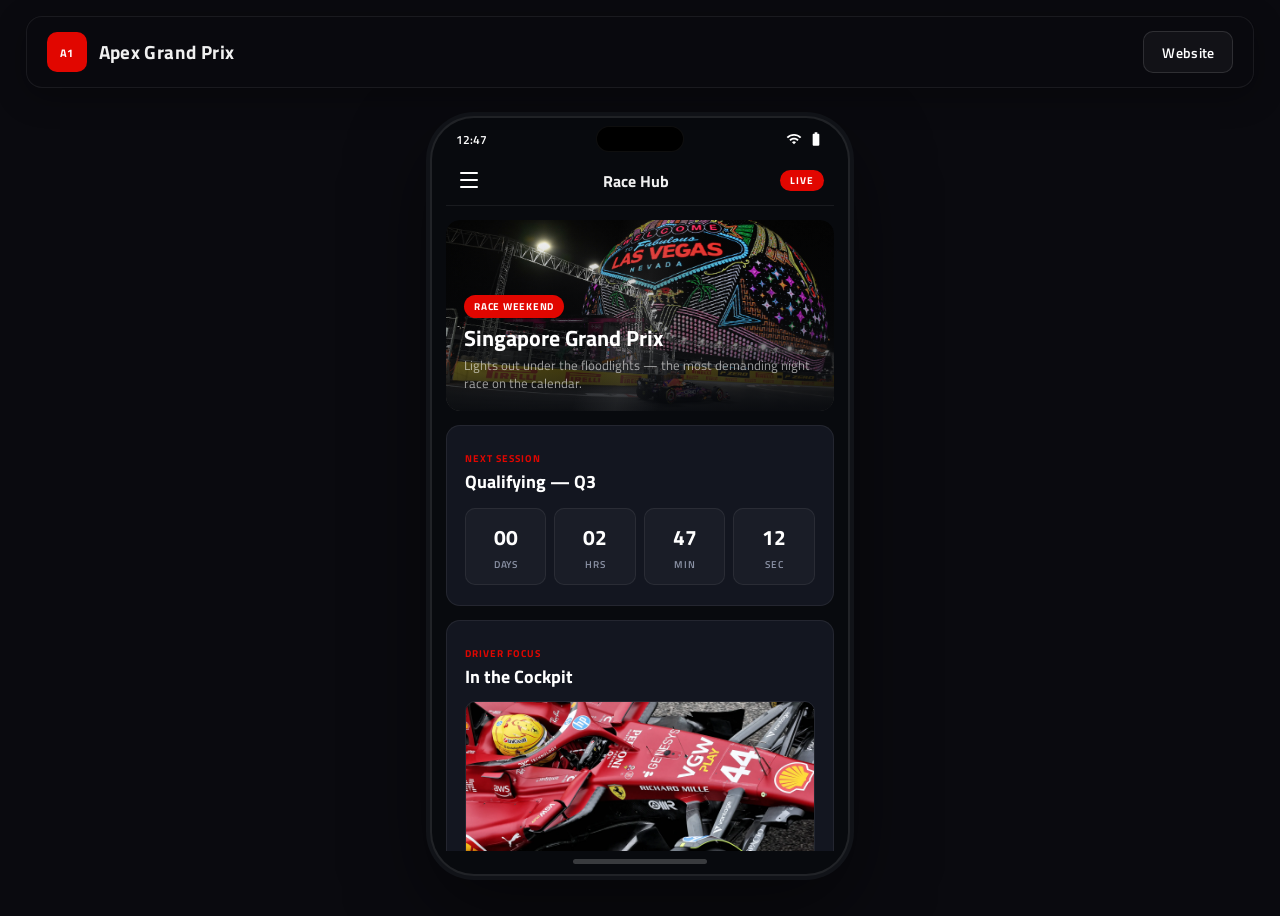
==== commit 0f921c44: "Initial commit before fixing changes" ====
--- a/mobile.html
+++ b/mobile.html
@@ -5,10 +5,10 @@
   <meta name="viewport" content="width=device-width, initial-scale=1.0">
   <title>Apex Grand Prix Race App</title>
   <meta name="description" content="Formula 1 mobile race app experience with live race data, driver profiles, pit strategy, and circuit telemetry.">
-  <link rel="stylesheet" href="styles.css">
   <link rel="preconnect" href="https://fonts.googleapis.com">
   <link rel="preconnect" href="https://fonts.gstatic.com" crossorigin>
-  <link href="https://fonts.googleapis.com/css2?family=Inter:wght@400;600;700;800;900&display=swap" rel="stylesheet">
+  <link href="https://fonts.googleapis.com/css2?family=Titillium+Web:wght@400;600;700&display=swap" rel="stylesheet">
+  <link rel="stylesheet" href="styles.css">
 </head>
 <body class="mock-page">
   <header class="site-header">
@@ -52,7 +52,7 @@
         <!-- Hero: Night Race -->
         <section class="app-section app-hero" id="app-hero">
           <div class="app-hero-image">
-            <img src="assets/f1-car-night.png" alt="Formula 1 car racing at night with sparks flying">
+            <img src="sciqus-images/nightrace.png" alt="Formula 1 night race under floodlights with sparks">
             <div class="app-hero-overlay">
               <span class="app-badge">Race Weekend</span>
               <h1>Singapore Grand Prix</h1>
@@ -94,7 +94,7 @@
             <h2>In the Cockpit</h2>
           </div>
           <div class="app-driver-hero">
-            <img src="assets/f1-driver-cockpit.png" alt="Formula 1 driver in the cockpit ready for the race">
+            <img src="sciqus-images/cockpit.webp" alt="Formula 1 driver in the cockpit ready for the race">
           </div>
           <div class="app-driver-stats">
             <div class="stat-item">
@@ -126,7 +126,7 @@
             <h2>Race Strategy</h2>
           </div>
           <div class="app-strategy-image">
-            <img src="assets/f1-pitstop.png" alt="Formula 1 pit stop crew servicing a car">
+            <img src="sciqus-images/pitstop.webp.avif" alt="Formula 1 pit stop crew servicing a car">
           </div>
           <div class="app-strategy-metrics">
             <div class="strategy-metric">
@@ -171,7 +171,7 @@
             <h2>Race Helmet</h2>
           </div>
           <div class="app-gear-showcase">
-            <img src="assets/f1-helmet.png" alt="Formula 1 racing helmet with carbon fiber detail and track reflection in visor">
+            <img src="sciqus-images/HelmetDesign.jpg" alt="Formula 1 racing helmet with custom livery design and carbon fiber detail">
           </div>
           <p class="app-gear-desc">
             Carbon fiber construction weighing just 1.25 kg. The visor reflects the track ahead — a driver's entire world compressed into that narrow field of view at 330 km/h.
@@ -185,7 +185,7 @@
             <h2>Steering Wheel</h2>
           </div>
           <div class="app-telemetry-image">
-            <img src="assets/f1-steering-wheel.png" alt="Formula 1 steering wheel with complex buttons and digital display">
+            <img src="sciqus-images/steeringwheel.png.webp" alt="Formula 1 steering wheel with complex buttons and digital display">
           </div>
           <div class="app-telemetry-stats">
             <div class="telemetry-stat">
--- a/styles.css
+++ b/styles.css
@@ -1,21 +1,24 @@
+/* ═══════════════════════════════════════════
+   Apex Grand Prix — Refined F1 Theme
+   ═══════════════════════════════════════════ */
+
 :root {
-  --page: #08090d;
-  --surface: #11131a;
-  --surface-2: #181b23;
+  --page: #0a0a0f;
+  --surface: #131620;
+  --surface-2: #1a1d2a;
   --surface-3: #f7f7f2;
-  --ink: #f8f8f2;
+  --ink: #f0f0f0;
   --ink-dark: #171717;
-  --muted: #aeb4bf;
-  --line: rgba(255, 255, 255, 0.16);
+  --muted: #8b92a5;
+  --line: rgba(255, 255, 255, 0.07);
   --red: #e10600;
-  --red-dark: #9d0500;
-  --cyan: #34d8ff;
-  --yellow: #ffd447;
-  --green: #1ed760;
-  --orange: #ff8a00;
-  --shadow: 0 22px 60px rgba(0, 0, 0, 0.35);
-  --radius: 8px;
+  --red-glow: rgba(225, 6, 0, 0.15);
+  --red-subtle: rgba(225, 6, 0, 0.08);
+  --shadow: 0 16px 48px rgba(0, 0, 0, 0.4);
+  --radius: 10px;
+  --radius-lg: 16px;
   --shell-width: min(calc(100% - clamp(24px, 4vw, 80px)), 1900px);
+  --transition: 260ms cubic-bezier(0.22, 1, 0.36, 1);
 }
 
 * {
@@ -30,12 +33,8 @@
   min-height: 100vh;
   margin: 0;
   color: var(--ink);
-  background:
-    linear-gradient(115deg, rgba(225, 6, 0, 0.18), transparent 28%),
-    linear-gradient(250deg, rgba(52, 216, 255, 0.11), transparent 32%),
-    repeating-linear-gradient(120deg, rgba(255, 255, 255, 0.035) 0 1px, transparent 1px 32px),
-    var(--page);
-  font-family: Inter, ui-sans-serif, system-ui, -apple-system, BlinkMacSystemFont, "Segoe UI", sans-serif;
+  background: var(--page);
+  font-family: 'Titillium Web', 'Inter', ui-sans-serif, system-ui, -apple-system, BlinkMacSystemFont, "Segoe UI", sans-serif;
 }
 
 body.is-menu-open {
@@ -62,10 +61,11 @@
 }
 
 :focus-visible {
-  outline: 3px solid rgba(52, 216, 255, 0.45);
-  outline-offset: 3px;
-}
-
+  outline: 2px solid rgba(225, 6, 0, 0.6);
+  outline-offset: 2px;
+}
+
+/* ── Header ── */
 .site-header {
   position: sticky;
   top: 16px;
@@ -75,15 +75,15 @@
   align-items: center;
   gap: 16px;
   width: var(--shell-width);
-  min-height: 76px;
-  margin: 16px auto 24px;
-  padding: 12px 16px;
-  border: 1px solid rgba(255, 255, 255, 0.18);
-  border-left: 5px solid var(--red);
-  border-radius: var(--radius);
-  background: rgba(8, 9, 13, 0.86);
-  box-shadow: var(--shadow);
-  backdrop-filter: blur(16px);
+  min-height: 72px;
+  margin: 16px auto 28px;
+  padding: 12px 20px;
+  border: 1px solid var(--line);
+  border-radius: var(--radius-lg);
+  background: rgba(10, 10, 15, 0.88);
+  box-shadow: 0 8px 32px rgba(0, 0, 0, 0.3);
+  backdrop-filter: blur(20px);
+  -webkit-backdrop-filter: blur(20px);
 }
 
 .brand {
@@ -92,23 +92,23 @@
   align-items: center;
   gap: 12px;
   min-width: 0;
-  font-size: 1.22rem;
-  font-weight: 900;
+  font-size: 1.18rem;
+  font-weight: 700;
+  letter-spacing: 0.02em;
 }
 
 .brand-mark {
   display: inline-grid;
   place-items: center;
   flex: 0 0 auto;
-  width: 42px;
-  height: 42px;
-  border: 2px solid var(--red);
+  width: 40px;
+  height: 40px;
   border-radius: var(--radius);
-  background:
-    linear-gradient(135deg, var(--red) 0 44%, #ffffff 44% 52%, #121212 52%);
-  color: #ffffff;
-  font-size: 0.72rem;
-  font-weight: 950;
+  background: var(--red);
+  color: #ffffff;
+  font-size: 0.7rem;
+  font-weight: 700;
+  letter-spacing: 0.04em;
 }
 
 .header-actions {
@@ -120,37 +120,41 @@
   display: inline-flex;
   align-items: center;
   justify-content: center;
-  min-height: 44px;
-  padding: 0 16px;
-  border: 1px solid rgba(52, 216, 255, 0.45);
+  min-height: 42px;
+  padding: 0 18px;
+  border: 1px solid rgba(255, 255, 255, 0.12);
   border-radius: var(--radius);
-  background: rgba(52, 216, 255, 0.09);
-  color: #d9f8ff;
-  font-weight: 850;
+  background: rgba(255, 255, 255, 0.04);
+  color: #ffffff;
+  font-weight: 600;
+  font-size: 0.88rem;
+  letter-spacing: 0.02em;
+  transition: all var(--transition);
 }
 
 .header-actions a:hover {
-  border-color: var(--cyan);
-  background: rgba(52, 216, 255, 0.16);
+  border-color: var(--red);
+  background: var(--red-subtle);
+  color: #ffffff;
 }
 
 .icon-button {
   display: inline-grid;
   place-items: center;
-  width: 44px;
-  height: 44px;
-  border: 1px solid rgba(255, 255, 255, 0.18);
+  width: 42px;
+  height: 42px;
+  border: 1px solid var(--line);
   border-radius: var(--radius);
-  background: rgba(255, 255, 255, 0.06);
+  background: rgba(255, 255, 255, 0.03);
   color: var(--ink);
   cursor: pointer;
-  transition: transform 160ms ease, border-color 160ms ease, background 160ms ease;
+  transition: all var(--transition);
 }
 
 .icon-button:hover {
   transform: translateY(-1px);
-  border-color: var(--cyan);
-  background: rgba(52, 216, 255, 0.12);
+  border-color: rgba(225, 6, 0, 0.4);
+  background: var(--red-subtle);
 }
 
 .menu-button {
@@ -162,20 +166,22 @@
 .menu-button span,
 .mini-menu span {
   display: block;
-  width: 20px;
+  width: 18px;
   height: 2px;
   border-radius: 999px;
   background: currentColor;
 }
 
+/* ── Page Shell ── */
 .page-shell {
   display: grid;
-  grid-template-columns: clamp(92px, 7vw, 140px) minmax(0, 1fr);
-  gap: clamp(16px, 2vw, 32px);
+  grid-template-columns: clamp(80px, 6vw, 120px) minmax(0, 1fr);
+  gap: clamp(16px, 2vw, 28px);
   width: var(--shell-width);
   margin: 0 auto 48px;
 }
 
+/* ── Sidebar ── */
 .sidebar {
   position: sticky;
   top: 116px;
@@ -184,22 +190,9 @@
   min-height: calc(100vh - 148px);
   padding: 16px 12px;
   overflow: hidden;
-  border: 1px solid rgba(255, 255, 255, 0.16);
-  border-radius: var(--radius);
-  background:
-    linear-gradient(180deg, rgba(225, 6, 0, 0.2), rgba(255, 255, 255, 0.04)),
-    rgba(8, 9, 13, 0.9);
-  box-shadow: var(--shadow);
-}
-
-.sidebar::before {
-  content: "";
-  position: absolute;
-  inset: 0;
-  background:
-    repeating-linear-gradient(45deg, transparent 0 12px, rgba(255, 255, 255, 0.08) 12px 24px);
-  opacity: 0.18;
-  pointer-events: none;
+  border: 1px solid var(--line);
+  border-radius: var(--radius-lg);
+  background: var(--surface);
 }
 
 .sidebar-close {
@@ -212,30 +205,33 @@
   justify-items: center;
   gap: 8px;
   margin-top: 42px;
-  color: #ffffff;
-  font-size: 1.05rem;
-  font-weight: 950;
+  color: rgba(255, 255, 255, 0.3);
+  font-size: 0.95rem;
+  font-weight: 700;
+  letter-spacing: 0.1em;
 }
 
 .sidebar-menu {
   position: relative;
   display: grid;
-  gap: 8px;
+  gap: 6px;
 }
 
 .sidebar-menu a {
   display: grid;
   place-items: center;
-  min-height: 38px;
+  min-height: 36px;
   border-radius: var(--radius);
   color: var(--muted);
-  font-size: 0.76rem;
-  font-weight: 850;
+  font-size: 0.72rem;
+  font-weight: 600;
   text-align: center;
+  letter-spacing: 0.02em;
+  transition: all var(--transition);
 }
 
 .sidebar-menu a:hover {
-  background: rgba(225, 6, 0, 0.22);
+  background: var(--red-subtle);
   color: #ffffff;
 }
 
@@ -243,14 +239,16 @@
   display: none;
 }
 
+/* ── Desktop Grid ── */
 .desktop-grid {
   display: grid;
   grid-template-columns: repeat(12, minmax(0, 1fr));
   grid-auto-flow: row dense;
-  gap: clamp(16px, 1.6vw, 28px);
+  gap: clamp(14px, 1.4vw, 24px);
   align-items: stretch;
 }
 
+/* ── Panel Base ── */
 .panel {
   position: relative;
   display: flex;
@@ -258,21 +256,15 @@
   min-width: 0;
   min-height: clamp(300px, 28vh, 430px);
   overflow: hidden;
-  border: 1px solid rgba(255, 255, 255, 0.15);
-  border-radius: var(--radius);
-  background:
-    linear-gradient(180deg, rgba(255, 255, 255, 0.07), rgba(255, 255, 255, 0.025)),
-    var(--surface);
-  box-shadow: var(--shadow);
-}
-
-.panel::before {
-  content: "";
-  position: absolute;
-  inset: 0 0 auto;
-  height: 4px;
-  background: linear-gradient(90deg, var(--red), var(--yellow), var(--cyan));
-  pointer-events: none;
+  border: 1px solid var(--line);
+  border-radius: var(--radius-lg);
+  background: var(--surface);
+  transition: transform var(--transition), box-shadow var(--transition);
+}
+
+.panel:hover {
+  transform: translateY(-3px);
+  box-shadow: 0 20px 60px rgba(0, 0, 0, 0.35), 0 0 40px var(--red-glow);
 }
 
 .panel h1,
@@ -286,17 +278,20 @@
 .panel h2 {
   color: #ffffff;
   font-size: 1.3rem;
-  line-height: 1.15;
+  font-weight: 700;
+  line-height: 1.2;
+  letter-spacing: 0.01em;
 }
 
 .panel h3 {
   color: #ffffff;
   font-size: 1.05rem;
+  font-weight: 600;
 }
 
 .panel p {
   color: var(--muted);
-  line-height: 1.52;
+  line-height: 1.55;
 }
 
 .panel-heading {
@@ -306,30 +301,32 @@
   align-items: flex-start;
   justify-content: space-between;
   gap: 14px;
-  padding: 22px 24px 0;
+  padding: 32px 24px 12px;
 }
 
 .eyebrow,
 .panel-tag {
-  color: var(--cyan);
-  font-size: 0.73rem;
-  font-weight: 950;
+  color: var(--red);
+  font-size: 0.7rem;
+  font-weight: 700;
   text-transform: uppercase;
+  letter-spacing: 0.1em;
 }
 
 .eyebrow {
   display: inline-block;
-  margin-bottom: 7px;
+  margin-bottom: 6px;
 }
 
 .panel-tag {
   flex: 0 0 auto;
-  padding: 6px 10px;
-  border: 1px solid rgba(52, 216, 255, 0.45);
+  padding: 5px 12px;
+  border: 1px solid rgba(225, 6, 0, 0.25);
   border-radius: 999px;
-  background: rgba(52, 216, 255, 0.1);
-}
-
+  background: var(--red-subtle);
+}
+
+/* ── Grid Spans ── */
 .hero-panel,
 .circuit-panel {
   grid-column: span 5;
@@ -345,6 +342,7 @@
   grid-column: span 4;
 }
 
+/* ── Carousel ── */
 .race-carousel {
   flex: 1;
   min-height: 0;
@@ -371,7 +369,7 @@
   opacity: 0;
   transform: translateX(14px);
   pointer-events: none;
-  transition: opacity 220ms ease, transform 220ms ease;
+  transition: opacity 320ms ease, transform 320ms ease;
 }
 
 .carousel-slide.is-active {
@@ -382,34 +380,36 @@
 
 .carousel-slide img {
   width: 100%;
-  height: 100%;
-  min-height: 0;
-  object-fit: cover;
+  height: auto;
+  object-fit: contain;
   border-radius: var(--radius);
+  background: var(--surface);
 }
 
 .slide-caption {
   position: absolute;
-  left: 14px;
-  right: 14px;
-  bottom: 14px;
+  left: 12px;
+  right: 12px;
+  bottom: 12px;
   display: grid;
   gap: 4px;
   padding: 12px 14px;
-  border: 1px solid rgba(255, 255, 255, 0.16);
+  border: 1px solid rgba(255, 255, 255, 0.08);
   border-radius: var(--radius);
-  background: rgba(8, 9, 13, 0.78);
-  color: #ffffff;
-  backdrop-filter: blur(10px);
+  background: rgba(10, 10, 15, 0.82);
+  color: #ffffff;
+  backdrop-filter: blur(12px);
+  -webkit-backdrop-filter: blur(12px);
 }
 
 .slide-caption strong {
-  font-size: 0.98rem;
+  font-size: 0.95rem;
+  font-weight: 600;
 }
 
 .slide-caption span {
   color: var(--muted);
-  font-size: 0.88rem;
+  font-size: 0.84rem;
   line-height: 1.35;
 }
 
@@ -421,31 +421,34 @@
 }
 
 .carousel-dots button {
-  width: 34px;
-  height: 8px;
+  width: 28px;
+  height: 4px;
   padding: 0;
   border: 0;
   border-radius: 999px;
-  background: rgba(255, 255, 255, 0.28);
+  background: rgba(255, 255, 255, 0.15);
   cursor: pointer;
+  transition: all var(--transition);
 }
 
 .carousel-dots button.is-active {
+  width: 36px;
   background: var(--red);
 }
 
+/* ── Panel Image ── */
 .panel-image {
   width: calc(100% - 48px);
-  aspect-ratio: 16 / 10;
+  height: auto;
   margin: 18px 24px 0;
-  object-fit: cover;
+  object-fit: contain;
   border-radius: var(--radius);
 }
 
 .metric-row {
   display: grid;
   grid-template-columns: repeat(3, minmax(0, 1fr));
-  gap: 10px;
+  gap: 8px;
   padding: 18px 24px 24px;
 }
 
@@ -454,7 +457,7 @@
   gap: 3px;
   min-width: 0;
   padding: 10px;
-  border-top: 1px solid rgba(255, 255, 255, 0.18);
+  border-top: 1px solid var(--line);
   color: var(--muted);
   font-size: 0.82rem;
   line-height: 1.25;
@@ -462,15 +465,16 @@
 
 .metric-row strong {
   color: #ffffff;
-  font-size: 1.12rem;
-}
-
+  font-size: 1.1rem;
+}
+
+/* ── Slider ── */
 .slider-shell,
 .wide-slider {
   display: grid;
-  grid-template-columns: 44px minmax(0, 1fr) 44px;
+  grid-template-columns: 42px minmax(0, 1fr) 42px;
   align-items: center;
-  gap: 12px;
+  gap: 10px;
   flex: 1;
   padding: 18px 18px 24px;
 }
@@ -493,7 +497,7 @@
   transform: scale(0.97);
   pointer-events: none;
   text-align: center;
-  transition: opacity 180ms ease, transform 180ms ease;
+  transition: opacity 280ms ease, transform 280ms ease;
 }
 
 .slider-slide.is-active {
@@ -504,16 +508,17 @@
 
 .slider-slide img {
   width: min(100%, 360px);
-  aspect-ratio: 16 / 9;
-  object-fit: cover;
+  height: auto;
+  object-fit: contain;
   border-radius: var(--radius);
 }
 
 .slider-slide p {
   max-width: 320px;
-  font-size: 0.92rem;
-}
-
+  font-size: 0.9rem;
+}
+
+/* ── Circuit ── */
 .circuit-layout {
   display: grid;
   grid-template-columns: minmax(260px, 1.1fr) minmax(220px, 0.9fr);
@@ -525,9 +530,8 @@
 
 .circuit-layout img {
   width: 100%;
-  height: 100%;
-  min-height: 260px;
-  object-fit: cover;
+  height: auto;
+  object-fit: contain;
   border-radius: var(--radius);
 }
 
@@ -541,11 +545,12 @@
   display: grid;
   gap: 4px;
   padding: 0 0 12px;
-  border-bottom: 1px solid rgba(255, 255, 255, 0.16);
+  border-bottom: 1px solid var(--line);
 }
 
 .circuit-notes strong {
-  color: var(--yellow);
+  color: var(--red);
+  font-weight: 700;
 }
 
 .circuit-notes span {
@@ -553,20 +558,24 @@
   line-height: 1.4;
 }
 
+/* ── Tabs ── */
 .tabs {
   display: grid;
   grid-template-columns: repeat(2, minmax(0, 1fr));
-  border-bottom: 1px solid rgba(255, 255, 255, 0.16);
+  border-bottom: 1px solid var(--line);
 }
 
 .tab {
-  min-height: 58px;
+  min-height: 54px;
   border: 0;
-  border-right: 1px solid rgba(255, 255, 255, 0.16);
-  background: rgba(255, 255, 255, 0.04);
+  border-right: 1px solid var(--line);
+  background: rgba(255, 255, 255, 0.02);
   color: var(--muted);
-  font-weight: 950;
+  font-weight: 600;
+  font-size: 0.88rem;
+  letter-spacing: 0.02em;
   cursor: pointer;
+  transition: all var(--transition);
 }
 
 .tab:last-child {
@@ -574,8 +583,12 @@
 }
 
 .tab.is-active {
-  background: rgba(225, 6, 0, 0.22);
-  color: #ffffff;
+  background: var(--red-subtle);
+  color: #ffffff;
+}
+
+.tab:hover:not(.is-active) {
+  background: rgba(255, 255, 255, 0.04);
 }
 
 .tab-content {
@@ -596,7 +609,7 @@
   transform: translateY(8px);
   pointer-events: none;
   text-align: center;
-  transition: opacity 180ms ease, transform 180ms ease;
+  transition: opacity 280ms ease, transform 280ms ease;
 }
 
 .tab-panel.is-active {
@@ -606,14 +619,17 @@
 }
 
 .tab-panel h2 {
-  font-size: 1.72rem;
+  font-size: 1.6rem;
 }
 
 .tab-panel p {
   max-width: 280px;
 }
 
-/* ── Mock page layout ── */
+/* ═══════════════════════════════════════════
+   Mock / Mobile Page
+   ═══════════════════════════════════════════ */
+
 .mock-page .site-header {
   grid-template-columns: minmax(0, 1fr) auto;
 }
@@ -625,32 +641,30 @@
   margin: 0 auto 48px;
 }
 
-/* ── Phone device frame ── */
+/* ── Phone Device Frame ── */
 .phone-device {
   position: relative;
   display: flex;
   flex-direction: column;
   width: min(420px, 100%);
   height: min(860px, calc(100vh - 140px));
-  border: 2px solid rgba(255, 255, 255, 0.22);
-  border-radius: 40px;
+  border: 2px solid rgba(255, 255, 255, 0.1);
+  border-radius: 44px;
   background: #080a0e;
   box-shadow:
-    0 0 0 4px #1a1d26,
-    0 30px 80px rgba(0, 0, 0, 0.5),
-    0 0 60px rgba(225, 6, 0, 0.12),
-    inset 0 0 30px rgba(225, 6, 0, 0.04);
+    0 0 0 4px #111318,
+    0 30px 80px rgba(0, 0, 0, 0.5);
   overflow: hidden;
 }
 
-/* ── Phone notch bar ── */
+/* ── Phone Notch ── */
 .phone-notch {
   display: grid;
   grid-template-columns: 1fr auto 1fr;
   align-items: center;
   padding: 8px 24px 4px;
   font-size: 0.72rem;
-  font-weight: 700;
+  font-weight: 600;
   color: #ffffff;
 }
 
@@ -663,7 +677,7 @@
   height: 26px;
   border-radius: 999px;
   background: #000;
-  border: 1px solid rgba(255, 255, 255, 0.08);
+  border: 1px solid rgba(255, 255, 255, 0.06);
 }
 
 .notch-icons {
@@ -674,16 +688,17 @@
   color: #ffffff;
 }
 
-/* ── App top bar ── */
+/* ── App Top Bar ── */
 .app-topbar {
   display: grid;
   grid-template-columns: 42px 1fr auto;
   align-items: center;
-  min-height: 52px;
+  min-height: 50px;
   margin: 0 14px 0;
   padding: 0 4px;
-  border-bottom: 1px solid rgba(255, 255, 255, 0.12);
+  border-bottom: 1px solid var(--line);
   text-align: center;
+  font-weight: 600;
 }
 
 .app-live-badge {
@@ -692,15 +707,15 @@
   border-radius: 999px;
   background: var(--red);
   color: #ffffff;
-  font-size: 0.62rem;
-  font-weight: 950;
-  letter-spacing: 0.08em;
-  animation: livePulse 2s ease-in-out infinite;
+  font-size: 0.6rem;
+  font-weight: 700;
+  letter-spacing: 0.1em;
+  animation: livePulse 2.5s ease-in-out infinite;
 }
 
 @keyframes livePulse {
   0%, 100% { opacity: 1; }
-  50% { opacity: 0.5; }
+  50% { opacity: 0.4; }
 }
 
 .mini-menu {
@@ -715,7 +730,7 @@
   cursor: pointer;
 }
 
-/* ── Scrollable app container ── */
+/* ── Scrollable App Container ── */
 .app-scroll {
   flex: 1;
   overflow-y: auto;
@@ -726,7 +741,7 @@
 }
 
 .app-scroll::-webkit-scrollbar {
-  width: 3px;
+  width: 2px;
 }
 
 .app-scroll::-webkit-scrollbar-track {
@@ -734,19 +749,18 @@
 }
 
 .app-scroll::-webkit-scrollbar-thumb {
-  background: rgba(225, 6, 0, 0.4);
+  background: rgba(225, 6, 0, 0.3);
   border-radius: 999px;
 }
 
-/* ── Shared section styles ── */
+/* ── Shared App Section ── */
 .app-section {
-  margin-bottom: 16px;
-  border: 1px solid rgba(255, 255, 255, 0.12);
+  margin-bottom: 14px;
+  border: 1px solid var(--line);
   border-radius: 14px;
-  background:
-    linear-gradient(180deg, rgba(255, 255, 255, 0.06), rgba(255, 255, 255, 0.02)),
-    rgba(17, 19, 26, 0.95);
+  background: var(--surface);
   overflow: hidden;
+  transition: transform var(--transition);
 }
 
 .app-section:last-child {
@@ -760,22 +774,22 @@
 .app-eyebrow {
   display: inline-block;
   margin-bottom: 5px;
-  color: var(--cyan);
-  font-size: 0.68rem;
-  font-weight: 950;
+  color: var(--red);
+  font-size: 0.65rem;
+  font-weight: 700;
   text-transform: uppercase;
-  letter-spacing: 0.06em;
+  letter-spacing: 0.1em;
 }
 
 .app-section-header h2 {
   margin: 0;
   color: #ffffff;
-  font-size: 1.12rem;
-  font-weight: 800;
+  font-size: 1.1rem;
+  font-weight: 700;
   line-height: 1.2;
 }
 
-/* ── Hero section ── */
+/* ── Hero Section ── */
 .app-hero {
   border: none;
   background: none;
@@ -791,9 +805,14 @@
 
 .app-hero-image img {
   width: 100%;
-  height: 240px;
-  object-fit: cover;
+  height: auto;
+  object-fit: contain;
   display: block;
+  transition: transform 6s ease;
+}
+
+.app-hero-image:hover img {
+  transform: scale(1.04);
 }
 
 .app-hero-overlay {
@@ -804,7 +823,7 @@
   justify-content: flex-end;
   padding: 18px;
   background:
-    linear-gradient(to top, rgba(8, 9, 13, 0.95) 0%, rgba(8, 9, 13, 0.4) 50%, transparent 100%);
+    linear-gradient(to top, rgba(8, 10, 14, 0.95) 0%, rgba(8, 10, 14, 0.3) 50%, transparent 100%);
 }
 
 .app-badge {
@@ -813,26 +832,26 @@
   padding: 4px 10px;
   margin-bottom: 8px;
   border-radius: 999px;
-  background: rgba(225, 6, 0, 0.85);
-  color: #ffffff;
-  font-size: 0.64rem;
-  font-weight: 900;
+  background: var(--red);
+  color: #ffffff;
+  font-size: 0.6rem;
+  font-weight: 700;
   text-transform: uppercase;
-  letter-spacing: 0.06em;
+  letter-spacing: 0.08em;
 }
 
 .app-hero-overlay h1 {
   margin: 0 0 6px;
   color: #ffffff;
-  font-size: 1.4rem;
-  font-weight: 900;
+  font-size: 1.35rem;
+  font-weight: 700;
   line-height: 1.15;
 }
 
 .app-hero-overlay p {
   margin: 0;
-  color: rgba(255, 255, 255, 0.72);
-  font-size: 0.82rem;
+  color: rgba(255, 255, 255, 0.6);
+  font-size: 0.8rem;
   line-height: 1.4;
 }
 
@@ -851,22 +870,23 @@
   gap: 4px;
   padding: 12px 0;
   border-radius: 10px;
-  background: rgba(255, 255, 255, 0.06);
-  border: 1px solid rgba(255, 255, 255, 0.08);
+  background: rgba(255, 255, 255, 0.03);
+  border: 1px solid var(--line);
 }
 
 .countdown-cell strong {
   color: #ffffff;
-  font-size: 1.35rem;
-  font-weight: 900;
+  font-size: 1.3rem;
+  font-weight: 700;
   font-variant-numeric: tabular-nums;
 }
 
 .countdown-cell span {
   color: var(--muted);
-  font-size: 0.65rem;
-  font-weight: 700;
+  font-size: 0.62rem;
+  font-weight: 600;
   text-transform: uppercase;
+  letter-spacing: 0.06em;
 }
 
 /* ── Driver Card ── */
@@ -876,10 +896,10 @@
 
 .app-driver-hero img {
   width: 100%;
-  height: 200px;
-  object-fit: cover;
+  height: auto;
+  object-fit: contain;
   border-radius: 10px;
-  border: 1px solid rgba(255, 255, 255, 0.1);
+  border: 1px solid var(--line);
 }
 
 .app-driver-stats {
@@ -896,85 +916,96 @@
   gap: 2px;
   padding: 10px 4px;
   border-radius: 8px;
-  background: rgba(255, 255, 255, 0.05);
+  background: rgba(255, 255, 255, 0.03);
+  border: 1px solid var(--line);
+  transition: background var(--transition);
+}
+
+.stat-item:hover {
+  background: var(--red-subtle);
 }
 
 .stat-item strong {
   color: #ffffff;
-  font-size: 1.05rem;
-  font-weight: 900;
+  font-size: 1rem;
+  font-weight: 700;
 }
 
 .stat-item span {
   color: var(--muted);
-  font-size: 0.62rem;
-  font-weight: 700;
+  font-size: 0.6rem;
+  font-weight: 600;
   text-transform: uppercase;
+  letter-spacing: 0.04em;
 }
 
 .app-driver-bio {
   margin: 0;
   padding: 14px 18px 18px;
   color: var(--muted);
-  font-size: 0.82rem;
+  font-size: 0.8rem;
   line-height: 1.55;
 }
 
-/* ── Strategy section ── */
+/* ── Strategy Section ── */
 .app-strategy-image {
   padding: 14px 18px 0;
 }
 
 .app-strategy-image img {
   width: 100%;
-  height: 180px;
-  object-fit: cover;
+  height: auto;
+  object-fit: contain;
   border-radius: 10px;
-  border: 1px solid rgba(255, 255, 255, 0.1);
+  border: 1px solid var(--line);
 }
 
 .app-strategy-metrics {
   display: grid;
-  gap: 10px;
+  gap: 8px;
   padding: 14px 18px 0;
 }
 
 .strategy-metric {
   display: grid;
-  grid-template-columns: 32px 1fr;
+  grid-template-columns: 28px 1fr;
   gap: 12px;
   align-items: center;
   padding: 10px 12px;
   border-radius: 8px;
-  background: rgba(255, 255, 255, 0.05);
-  border: 1px solid rgba(255, 255, 255, 0.06);
+  background: rgba(255, 255, 255, 0.03);
+  border: 1px solid var(--line);
+  transition: background var(--transition);
+}
+
+.strategy-metric:hover {
+  background: rgba(255, 255, 255, 0.06);
 }
 
 .metric-icon {
-  width: 28px;
-  height: 28px;
+  width: 24px;
+  height: 24px;
   border-radius: 50%;
 }
 
 .tyre-soft {
-  background: linear-gradient(135deg, #e10600, #ff4444);
-  box-shadow: 0 0 8px rgba(225, 6, 0, 0.4);
+  background: var(--red);
 }
 
 .tyre-medium {
-  background: linear-gradient(135deg, #ffd447, #ffaa00);
-  box-shadow: 0 0 8px rgba(255, 212, 71, 0.4);
+  background: #c8a832;
 }
 
 .strategy-metric strong {
   display: block;
   color: #ffffff;
-  font-size: 0.85rem;
+  font-size: 0.82rem;
+  font-weight: 600;
 }
 
 .strategy-metric span {
   color: var(--muted);
-  font-size: 0.72rem;
+  font-size: 0.7rem;
 }
 
 .app-strategy-data {
@@ -986,7 +1017,7 @@
   justify-content: space-between;
   align-items: center;
   padding: 10px 0;
-  border-bottom: 1px solid rgba(255, 255, 255, 0.08);
+  border-bottom: 1px solid var(--line);
 }
 
 .data-row:last-child {
@@ -995,34 +1026,34 @@
 
 .data-row span {
   color: var(--muted);
-  font-size: 0.8rem;
+  font-size: 0.78rem;
 }
 
 .data-row strong {
   color: #ffffff;
-  font-size: 0.88rem;
-  font-weight: 800;
+  font-size: 0.85rem;
+  font-weight: 700;
   font-variant-numeric: tabular-nums;
 }
 
-/* ── Gear showcase ── */
+/* ── Gear Showcase ── */
 .app-gear-showcase {
   padding: 14px 18px 0;
 }
 
 .app-gear-showcase img {
   width: 100%;
-  height: 220px;
-  object-fit: cover;
+  height: auto;
+  object-fit: contain;
   border-radius: 10px;
-  border: 1px solid rgba(255, 255, 255, 0.1);
+  border: 1px solid var(--line);
 }
 
 .app-gear-desc {
   margin: 0;
   padding: 14px 18px 18px;
   color: var(--muted);
-  font-size: 0.82rem;
+  font-size: 0.8rem;
   line-height: 1.55;
 }
 
@@ -1033,16 +1064,16 @@
 
 .app-telemetry-image img {
   width: 100%;
-  height: 200px;
-  object-fit: cover;
+  height: auto;
+  object-fit: contain;
   border-radius: 10px;
-  border: 1px solid rgba(255, 255, 255, 0.1);
+  border: 1px solid var(--line);
 }
 
 .app-telemetry-stats {
   display: grid;
   grid-template-columns: repeat(3, 1fr);
-  gap: 8px;
+  gap: 6px;
   padding: 14px 18px 0;
 }
 
@@ -1053,30 +1084,37 @@
   gap: 1px;
   padding: 12px 4px;
   border-radius: 10px;
-  background: rgba(255, 255, 255, 0.05);
-  border: 1px solid rgba(255, 255, 255, 0.06);
+  background: rgba(255, 255, 255, 0.03);
+  border: 1px solid var(--line);
+  transition: background var(--transition);
+}
+
+.telemetry-stat:hover {
+  background: var(--red-subtle);
 }
 
 .telemetry-value {
   color: #ffffff;
-  font-size: 1.3rem;
-  font-weight: 900;
+  font-size: 1.25rem;
+  font-weight: 700;
   font-variant-numeric: tabular-nums;
 }
 
 .telemetry-unit {
-  color: var(--cyan);
-  font-size: 0.66rem;
-  font-weight: 900;
+  color: var(--red);
+  font-size: 0.62rem;
+  font-weight: 700;
   text-transform: uppercase;
+  letter-spacing: 0.06em;
 }
 
 .telemetry-label {
   color: var(--muted);
-  font-size: 0.6rem;
-  font-weight: 700;
+  font-size: 0.58rem;
+  font-weight: 600;
   text-transform: uppercase;
   margin-top: 2px;
+  letter-spacing: 0.04em;
 }
 
 .app-telemetry-bars {
@@ -1093,43 +1131,43 @@
 
 .bar-label {
   color: var(--muted);
-  font-size: 0.72rem;
-  font-weight: 700;
+  font-size: 0.7rem;
+  font-weight: 600;
 }
 
 .bar-track {
-  height: 6px;
+  height: 5px;
   border-radius: 999px;
-  background: rgba(255, 255, 255, 0.1);
+  background: rgba(255, 255, 255, 0.06);
   overflow: hidden;
 }
 
 .bar-fill {
   height: 100%;
   border-radius: 999px;
-  transition: width 600ms ease;
+  transition: width 800ms cubic-bezier(0.22, 1, 0.36, 1);
 }
 
 .bar-throttle {
-  background: linear-gradient(90deg, var(--green), #44ff88);
+  background: #22c55e;
 }
 
 .bar-brake {
-  background: linear-gradient(90deg, var(--red), #ff4444);
+  background: var(--red);
 }
 
 .bar-ers {
-  background: linear-gradient(90deg, var(--cyan), #66e8ff);
+  background: #3b82f6;
 }
 
 .bar-drs {
-  background: linear-gradient(90deg, var(--yellow), var(--orange));
+  background: #eab308;
 }
 
 .bar-value {
   color: #ffffff;
-  font-size: 0.7rem;
-  font-weight: 800;
+  font-size: 0.68rem;
+  font-weight: 700;
   text-align: right;
   font-variant-numeric: tabular-nums;
 }
@@ -1141,39 +1179,45 @@
 
 .standing-row {
   display: grid;
-  grid-template-columns: 32px 1fr 42px 36px;
+  grid-template-columns: 30px 1fr 40px 36px;
   align-items: center;
   gap: 8px;
-  padding: 9px 10px;
+  padding: 8px 10px;
   border-radius: 8px;
-  font-size: 0.8rem;
+  font-size: 0.78rem;
   color: var(--muted);
+  transition: background var(--transition);
+}
+
+.standing-row:not(.standing-header):hover {
+  background: rgba(255, 255, 255, 0.03);
 }
 
 .standing-header {
-  font-size: 0.65rem;
-  font-weight: 800;
+  font-size: 0.62rem;
+  font-weight: 700;
   text-transform: uppercase;
-  color: rgba(174, 180, 191, 0.6);
+  color: rgba(139, 146, 165, 0.5);
   padding-bottom: 4px;
-  border-bottom: 1px solid rgba(255, 255, 255, 0.08);
+  border-bottom: 1px solid var(--line);
+  letter-spacing: 0.06em;
 }
 
 .standing-row.highlight {
-  background: rgba(225, 6, 0, 0.14);
-  border: 1px solid rgba(225, 6, 0, 0.25);
+  background: var(--red-subtle);
+  border: 1px solid rgba(225, 6, 0, 0.15);
 }
 
 .pos-badge {
   display: inline-grid;
   place-items: center;
-  width: 24px;
-  height: 24px;
+  width: 22px;
+  height: 22px;
   border-radius: 6px;
-  background: rgba(255, 255, 255, 0.08);
-  color: #ffffff;
-  font-size: 0.72rem;
-  font-weight: 900;
+  background: rgba(255, 255, 255, 0.06);
+  color: #ffffff;
+  font-size: 0.68rem;
+  font-weight: 700;
 }
 
 .standing-row.highlight .pos-badge {
@@ -1183,22 +1227,23 @@
 .team-tag {
   padding: 2px 6px;
   border-radius: 4px;
-  font-size: 0.62rem;
-  font-weight: 900;
+  font-size: 0.6rem;
+  font-weight: 700;
   text-align: center;
   color: #ffffff;
-}
-
-.team-rbr { background: rgba(30, 65, 255, 0.5); }
-.team-mcl { background: rgba(255, 138, 0, 0.5); }
-.team-fer { background: rgba(225, 6, 0, 0.5); }
+  letter-spacing: 0.04em;
+}
+
+.team-rbr { background: rgba(30, 65, 255, 0.35); }
+.team-mcl { background: rgba(255, 138, 0, 0.35); }
+.team-fer { background: rgba(225, 6, 0, 0.35); }
 
 /* ── App Radio / Tabs ── */
 .app-radio .tabs {
   margin: 0 18px;
   border-radius: 10px 10px 0 0;
   overflow: hidden;
-  border-bottom: 1px solid rgba(255, 255, 255, 0.1);
+  border-bottom: 1px solid var(--line);
 }
 
 .app-tab-content {
@@ -1210,17 +1255,85 @@
 }
 
 .app-tab-content h2 {
-  font-size: 1.3rem;
-}
-
-/* ── Phone home bar ── */
+  font-size: 1.25rem;
+}
+
+/* ── Phone Home Bar ── */
 .phone-home-bar {
   width: 134px;
   height: 5px;
   margin: 8px auto 10px;
   border-radius: 999px;
-  background: rgba(255, 255, 255, 0.35);
-}
+  background: rgba(255, 255, 255, 0.2);
+}
+
+/* ═══════════════════════════════════════════
+   Animations — Alive & Intuitive
+   ═══════════════════════════════════════════ */
+
+/* Fade-in on scroll (applied via IntersectionObserver in JS) */
+.fade-in {
+  opacity: 0;
+  transform: translateY(20px);
+  transition: opacity 600ms ease, transform 600ms ease;
+}
+
+.fade-in.is-visible {
+  opacity: 1;
+  transform: translateY(0);
+}
+
+/* Subtle shimmer on hero image */
+.app-hero-image::after {
+  content: "";
+  position: absolute;
+  inset: 0;
+  background: linear-gradient(
+    105deg,
+    transparent 40%,
+    rgba(255, 255, 255, 0.03) 45%,
+    rgba(255, 255, 255, 0.06) 50%,
+    rgba(255, 255, 255, 0.03) 55%,
+    transparent 60%
+  );
+  animation: shimmer 8s ease-in-out infinite;
+  pointer-events: none;
+  border-radius: 14px;
+}
+
+@keyframes shimmer {
+  0% { transform: translateX(-100%); }
+  100% { transform: translateX(100%); }
+}
+
+/* Red glow pulse on LIVE badge */
+@keyframes liveGlow {
+  0%, 100% { box-shadow: 0 0 8px rgba(225, 6, 0, 0.4); }
+  50% { box-shadow: 0 0 16px rgba(225, 6, 0, 0.7); }
+}
+
+.app-live-badge {
+  animation: livePulse 2.5s ease-in-out infinite, liveGlow 2.5s ease-in-out infinite;
+}
+
+/* Desktop panel hover image zoom */
+.panel .carousel-slide img,
+.panel-image,
+.circuit-layout img,
+.slider-slide img {
+  transition: transform 500ms ease;
+}
+
+.panel:hover .carousel-slide.is-active img,
+.panel:hover .panel-image,
+.panel:hover .circuit-layout img,
+.panel:hover .slider-slide.is-active img {
+  transform: scale(1.03);
+}
+
+/* ═══════════════════════════════════════════
+   Responsive
+   ═══════════════════════════════════════════ */
 
 @media (min-width: 1500px) {
   .panel {
@@ -1267,10 +1380,10 @@
   .site-header {
     top: 10px;
     grid-template-columns: 44px minmax(0, 1fr) auto;
-    min-height: 64px;
+    min-height: 60px;
     margin-top: 10px;
     margin-bottom: 16px;
-    padding: 8px;
+    padding: 8px 12px;
   }
 
   .menu-button {
@@ -1284,14 +1397,14 @@
   }
 
   .brand-mark {
-    width: 38px;
-    height: 38px;
+    width: 36px;
+    height: 36px;
   }
 
   .header-actions a {
     min-height: 38px;
-    padding: 0 10px;
-    font-size: 0.86rem;
+    padding: 0 12px;
+    font-size: 0.84rem;
   }
 
   .page-shell {
@@ -1303,12 +1416,12 @@
     position: fixed;
     inset: 0 auto 0 0;
     z-index: 40;
-    width: min(300px, 86vw);
+    width: min(280px, 84vw);
     min-height: 100vh;
     padding: 18px;
-    border-radius: 0 var(--radius) var(--radius) 0;
+    border-radius: 0 var(--radius-lg) var(--radius-lg) 0;
     transform: translateX(-104%);
-    transition: transform 220ms ease;
+    transition: transform 280ms cubic-bezier(0.22, 1, 0.36, 1);
   }
 
   .sidebar.is-open {
@@ -1337,7 +1450,7 @@
     justify-content: start;
     min-height: 44px;
     padding: 0 12px;
-    font-size: 0.92rem;
+    font-size: 0.9rem;
     text-align: left;
   }
 
@@ -1347,10 +1460,10 @@
     z-index: 30;
     display: block;
     border: 0;
-    background: rgba(0, 0, 0, 0.58);
+    background: rgba(0, 0, 0, 0.65);
     opacity: 0;
     pointer-events: none;
-    transition: opacity 180ms ease;
+    transition: opacity 280ms ease;
   }
 
   body.is-menu-open .page-backdrop {
@@ -1360,7 +1473,7 @@
 
   .desktop-grid {
     grid-template-columns: 1fr;
-    gap: 16px;
+    gap: 14px;
   }
 
   .hero-panel,
@@ -1397,7 +1510,7 @@
   .slide-caption {
     position: static;
     margin-top: 10px;
-    background: rgba(255, 255, 255, 0.07);
+    background: rgba(255, 255, 255, 0.04);
   }
 
   .carousel-slide {
@@ -1405,7 +1518,7 @@
   }
 
   .carousel-slide img {
-    height: 168px;
+    height: auto;
   }
 
   .carousel-dots {
@@ -1443,11 +1556,11 @@
   }
 
   .circuit-layout img {
-    min-height: 180px;
+    height: auto;
   }
 
   .tab {
-    min-height: 52px;
+    min-height: 50px;
   }
 
   .tab-content {
@@ -1468,7 +1581,7 @@
     border-radius: 24px;
     border-width: 1px;
     box-shadow:
-      0 0 0 2px #1a1d26,
+      0 0 0 2px #111318,
       0 20px 50px rgba(0, 0, 0, 0.5);
   }
 }
@@ -1491,7 +1604,7 @@
   }
 
   .carousel-slide img {
-    height: 150px;
+    height: auto;
   }
 
   .slider-slide p,
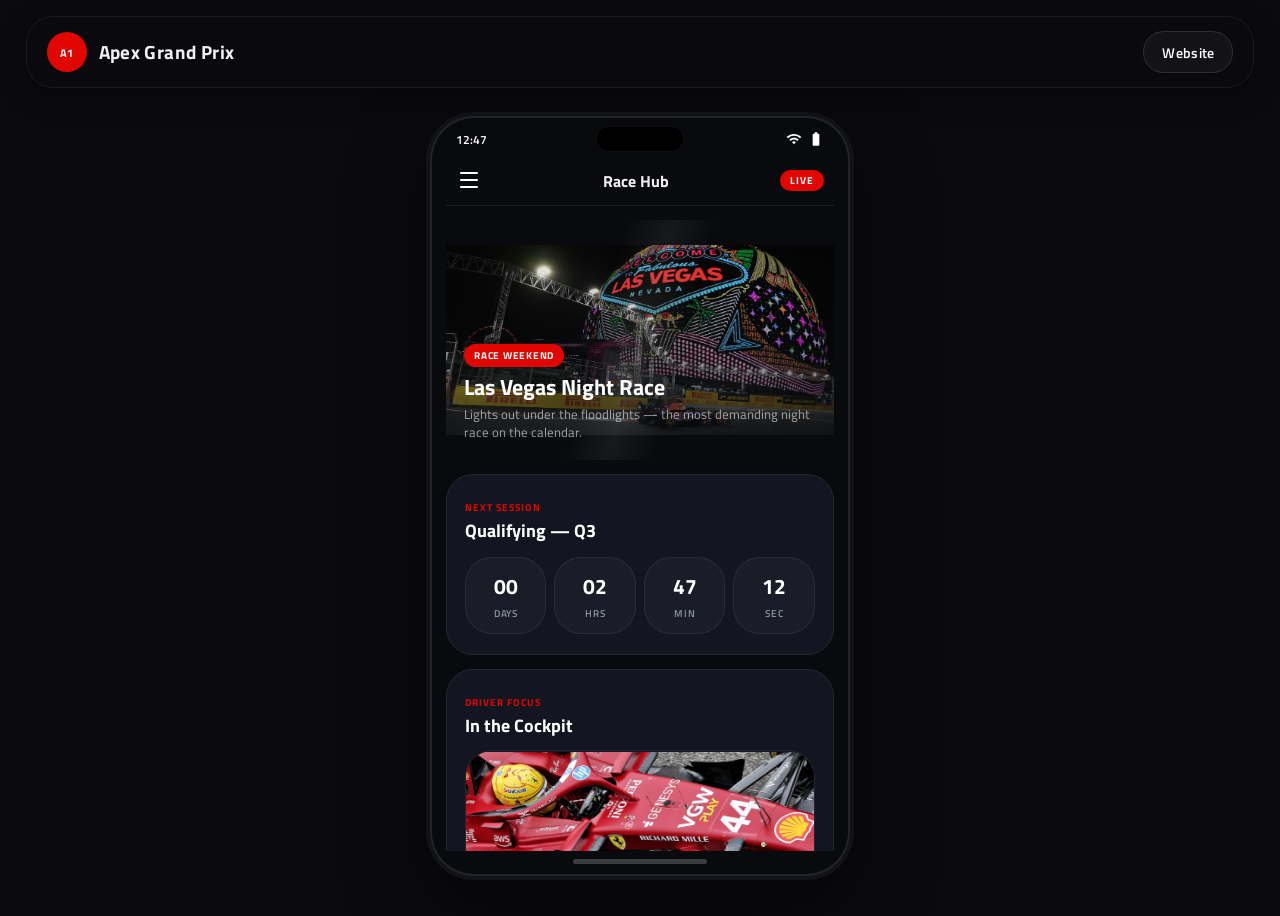
==== commit 57560c61: "UI Tweaks: Fixed responsive panel heights and card title alignment" ====
--- a/mobile.html
+++ b/mobile.html
@@ -55,7 +55,7 @@
             <img src="sciqus-images/nightrace.png" alt="Formula 1 night race under floodlights with sparks">
             <div class="app-hero-overlay">
               <span class="app-badge">Race Weekend</span>
-              <h1>Singapore Grand Prix</h1>
+              <h1>Las Vegas Night Race</h1>
               <p>Lights out under the floodlights — the most demanding night race on the calendar.</p>
             </div>
           </div>
@@ -251,27 +251,27 @@
             </div>
             <div class="standing-row highlight">
               <span class="pos-badge">1</span>
+              <span>L. Hamilton</span>
+              <span class="team-tag team-fer">FER</span>
+              <span>281</span>
+            </div>
+            <div class="standing-row">
+              <span class="pos-badge">2</span>
               <span>M. Verstappen</span>
               <span class="team-tag team-rbr">RBR</span>
-              <span>281</span>
+              <span>275</span>
             </div>
             <div class="standing-row">
-              <span class="pos-badge">2</span>
+              <span class="pos-badge">3</span>
               <span>L. Norris</span>
               <span class="team-tag team-mcl">MCL</span>
               <span>253</span>
             </div>
             <div class="standing-row">
-              <span class="pos-badge">3</span>
+              <span class="pos-badge">4</span>
               <span>C. Leclerc</span>
               <span class="team-tag team-fer">FER</span>
               <span>228</span>
-            </div>
-            <div class="standing-row">
-              <span class="pos-badge">4</span>
-              <span>C. Sainz</span>
-              <span class="team-tag team-fer">FER</span>
-              <span>207</span>
             </div>
             <div class="standing-row">
               <span class="pos-badge">5</span>
--- a/styles.css
+++ b/styles.css
@@ -15,8 +15,8 @@
   --red-glow: rgba(225, 6, 0, 0.15);
   --red-subtle: rgba(225, 6, 0, 0.08);
   --shadow: 0 16px 48px rgba(0, 0, 0, 0.4);
-  --radius: 10px;
-  --radius-lg: 16px;
+  --radius: 27px;
+  --radius-lg: 27px;
   --shell-width: min(calc(100% - clamp(24px, 4vw, 80px)), 1900px);
   --transition: 260ms cubic-bezier(0.22, 1, 0.36, 1);
 }
@@ -253,6 +253,7 @@
   position: relative;
   display: flex;
   flex-direction: column;
+  justify-content: space-between;
   min-width: 0;
   min-height: clamp(300px, 28vh, 430px);
   overflow: hidden;
@@ -365,7 +366,7 @@
   position: absolute;
   inset: 0;
   display: grid;
-  align-content: stretch;
+  align-content: start;
   opacity: 0;
   transform: translateX(14px);
   pointer-events: none;
@@ -376,30 +377,24 @@
   opacity: 1;
   transform: translateX(0);
   pointer-events: auto;
+  position: relative;
 }
 
 .carousel-slide img {
   width: 100%;
-  height: auto;
+  height: 280px;
   object-fit: contain;
   border-radius: var(--radius);
   background: var(--surface);
 }
 
 .slide-caption {
-  position: absolute;
-  left: 12px;
-  right: 12px;
-  bottom: 12px;
+  position: relative;
+  margin-top: 14px;
   display: grid;
   gap: 4px;
-  padding: 12px 14px;
-  border: 1px solid rgba(255, 255, 255, 0.08);
-  border-radius: var(--radius);
-  background: rgba(10, 10, 15, 0.82);
-  color: #ffffff;
-  backdrop-filter: blur(12px);
-  -webkit-backdrop-filter: blur(12px);
+  padding: 0 4px;
+  color: #ffffff;
 }
 
 .slide-caption strong {
@@ -439,7 +434,7 @@
 /* ── Panel Image ── */
 .panel-image {
   width: calc(100% - 48px);
-  height: auto;
+  height: 200px;
   margin: 18px 24px 0;
   object-fit: contain;
   border-radius: var(--radius);
@@ -504,11 +499,12 @@
   opacity: 1;
   transform: scale(1);
   pointer-events: auto;
+  position: relative;
 }
 
 .slider-slide img {
   width: min(100%, 360px);
-  height: auto;
+  height: 200px;
   object-fit: contain;
   border-radius: var(--radius);
 }
@@ -530,7 +526,7 @@
 
 .circuit-layout img {
   width: 100%;
-  height: auto;
+  height: 260px;
   object-fit: contain;
   border-radius: var(--radius);
 }
@@ -595,6 +591,8 @@
   position: relative;
   flex: 1;
   min-height: 280px;
+  display: flex;
+  flex-direction: column;
 }
 
 .tab-panel {
@@ -604,7 +602,7 @@
   align-content: center;
   justify-items: center;
   gap: 12px;
-  padding: 28px;
+  padding: 32px 24px;
   opacity: 0;
   transform: translateY(8px);
   pointer-events: none;
@@ -616,6 +614,8 @@
   opacity: 1;
   transform: translateY(0);
   pointer-events: auto;
+  position: relative;
+  flex: 1;
 }
 
 .tab-panel h2 {
@@ -757,7 +757,7 @@
 .app-section {
   margin-bottom: 14px;
   border: 1px solid var(--line);
-  border-radius: 14px;
+  border-radius: var(--radius);
   background: var(--surface);
   overflow: hidden;
   transition: transform var(--transition);
@@ -793,19 +793,19 @@
 .app-hero {
   border: none;
   background: none;
-  border-radius: 14px;
+  border-radius: var(--radius);
   overflow: hidden;
 }
 
 .app-hero-image {
   position: relative;
-  border-radius: 14px;
+  border-radius: var(--radius);
   overflow: hidden;
 }
 
 .app-hero-image img {
   width: 100%;
-  height: auto;
+  height: 240px;
   object-fit: contain;
   display: block;
   transition: transform 6s ease;
@@ -869,7 +869,7 @@
   align-items: center;
   gap: 4px;
   padding: 12px 0;
-  border-radius: 10px;
+  border-radius: var(--radius);
   background: rgba(255, 255, 255, 0.03);
   border: 1px solid var(--line);
 }
@@ -896,9 +896,9 @@
 
 .app-driver-hero img {
   width: 100%;
-  height: auto;
+  height: 200px;
   object-fit: contain;
-  border-radius: 10px;
+  border-radius: var(--radius);
   border: 1px solid var(--line);
 }
 
@@ -954,9 +954,9 @@
 
 .app-strategy-image img {
   width: 100%;
-  height: auto;
+  height: 180px;
   object-fit: contain;
-  border-radius: 10px;
+  border-radius: var(--radius);
   border: 1px solid var(--line);
 }
 
@@ -1043,9 +1043,9 @@
 
 .app-gear-showcase img {
   width: 100%;
-  height: auto;
+  height: 220px;
   object-fit: contain;
-  border-radius: 10px;
+  border-radius: var(--radius);
   border: 1px solid var(--line);
 }
 
@@ -1064,9 +1064,9 @@
 
 .app-telemetry-image img {
   width: 100%;
-  height: auto;
+  height: 200px;
   object-fit: contain;
-  border-radius: 10px;
+  border-radius: var(--radius);
   border: 1px solid var(--line);
 }
 
@@ -1083,7 +1083,7 @@
   align-items: center;
   gap: 1px;
   padding: 12px 4px;
-  border-radius: 10px;
+  border-radius: var(--radius);
   background: rgba(255, 255, 255, 0.03);
   border: 1px solid var(--line);
   transition: background var(--transition);
@@ -1247,7 +1247,10 @@
 }
 
 .app-tab-content {
+  position: relative;
   min-height: 160px;
+  display: flex;
+  flex-direction: column;
 }
 
 .app-tab-content .tab-panel {
@@ -1298,7 +1301,7 @@
   );
   animation: shimmer 8s ease-in-out infinite;
   pointer-events: none;
-  border-radius: 14px;
+  border-radius: var(--radius);
 }
 
 @keyframes shimmer {
@@ -1518,7 +1521,7 @@
   }
 
   .carousel-slide img {
-    height: auto;
+    height: 180px;
   }
 
   .carousel-dots {
@@ -1556,7 +1559,7 @@
   }
 
   .circuit-layout img {
-    height: auto;
+    height: 180px;
   }
 
   .tab {
@@ -1604,7 +1607,7 @@
   }
 
   .carousel-slide img {
-    height: auto;
+    height: 150px;
   }
 
   .slider-slide p,
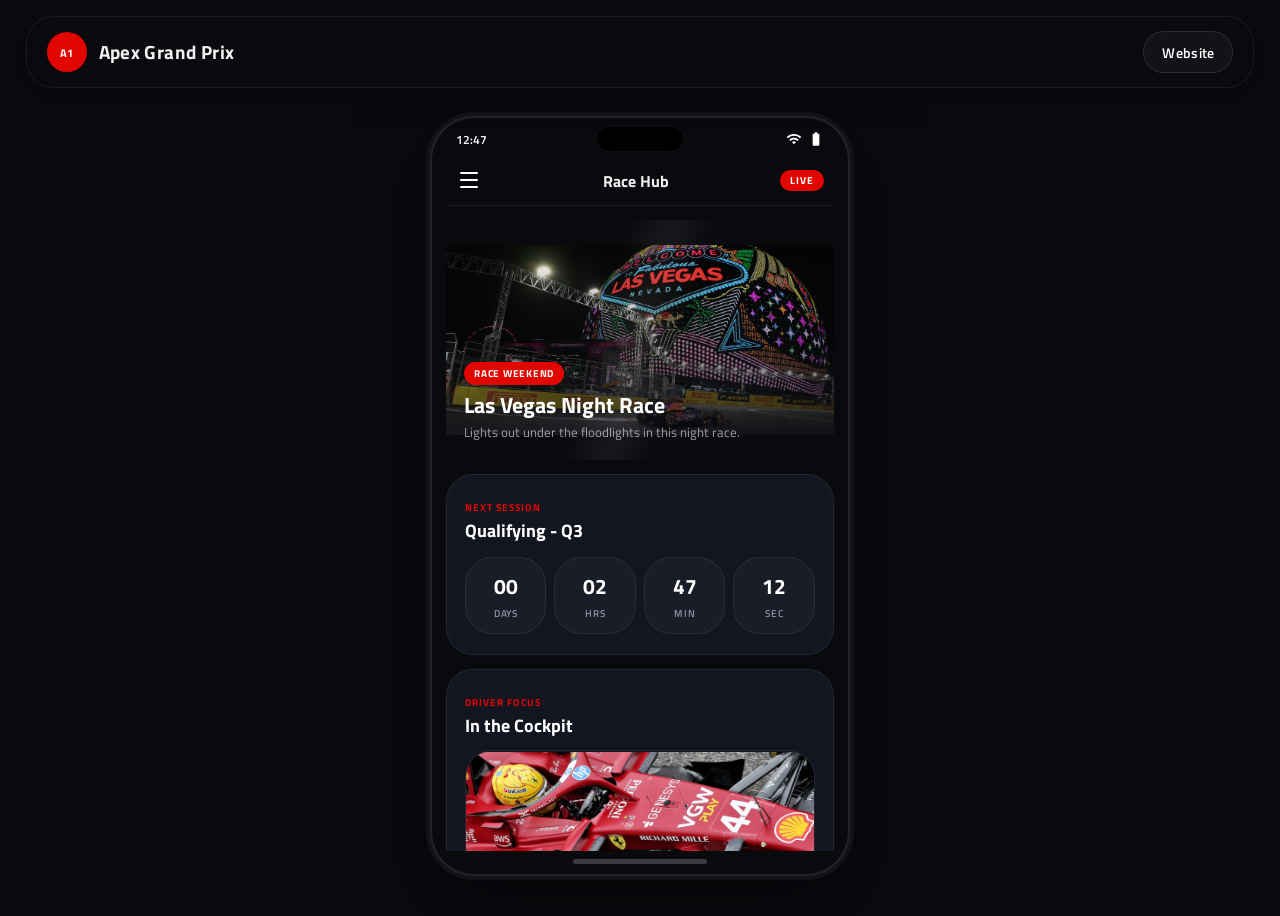
==== commit d6127b2d: "Clean up copy, formatting and optiising" ====
--- a/mobile.html
+++ b/mobile.html
@@ -56,7 +56,7 @@
             <div class="app-hero-overlay">
               <span class="app-badge">Race Weekend</span>
               <h1>Las Vegas Night Race</h1>
-              <p>Lights out under the floodlights — the most demanding night race on the calendar.</p>
+              <p>Lights out under the floodlights in this night race.</p>
             </div>
           </div>
         </section>
@@ -65,7 +65,7 @@
         <section class="app-section app-countdown" id="app-countdown">
           <div class="app-section-header">
             <span class="app-eyebrow">Next Session</span>
-            <h2>Qualifying — Q3</h2>
+            <h2>Qualifying - Q3</h2>
           </div>
           <div class="app-countdown-grid">
             <div class="countdown-cell">
@@ -115,7 +115,7 @@
             </div>
           </div>
           <p class="app-driver-bio">
-            Focused intensity behind the visor. Every micro-adjustment of the steering wheel, every throttle input calibrated to perfection. This is where championships are decided — one corner at a time.
+            Focusing behind the visor. Steering and throttle inputs matter here.
           </p>
         </section>
 
@@ -174,7 +174,7 @@
             <img src="sciqus-images/HelmetDesign.jpg" alt="Formula 1 racing helmet with custom livery design and carbon fiber detail">
           </div>
           <p class="app-gear-desc">
-            Carbon fiber construction weighing just 1.25 kg. The visor reflects the track ahead — a driver's entire world compressed into that narrow field of view at 330 km/h.
+            Carbon fiber construction weighing just 1.25 kg.
           </p>
         </section>
 
@@ -293,12 +293,12 @@
             <div class="tab-panel is-active" id="app-panel-a" role="tabpanel" aria-labelledby="app-tab-a" data-tab-panel>
               <span class="app-eyebrow">Team Call</span>
               <h2>Box this lap</h2>
-              <p>Mechanics ready. Tyres staged on the warming blankets. Pit lane delta is inside the target window — we have the gap.</p>
+              <p>Mechanics ready. Tyres staged on the warming blankets. We have the gap.</p>
             </div>
             <div class="tab-panel" id="app-panel-b" role="tabpanel" aria-labelledby="app-tab-b" data-tab-panel>
               <span class="app-eyebrow">Driver Radio</span>
               <h2>Push now, push!</h2>
-              <p>Battery fully available. Traffic clear for two laps. The car ahead is losing rear grip — this is our window to attack.</p>
+              <p>Battery available. Traffic clear for two laps. This is our window to attack.</p>
             </div>
           </div>
         </section>
--- a/styles.css
+++ b/styles.css
@@ -1,5 +1,5 @@
 /* ═══════════════════════════════════════════
-   Apex Grand Prix — Refined F1 Theme
+   Apex Grand Prix Theme
    ═══════════════════════════════════════════ */
 
 :root {
@@ -65,7 +65,7 @@
   outline-offset: 2px;
 }
 
-/* ── Header ── */
+/* Header */
 .site-header {
   position: sticky;
   top: 16px;
@@ -172,7 +172,7 @@
   background: currentColor;
 }
 
-/* ── Page Shell ── */
+/* Page Shell */
 .page-shell {
   display: grid;
   grid-template-columns: clamp(80px, 6vw, 120px) minmax(0, 1fr);
@@ -181,7 +181,7 @@
   margin: 0 auto 48px;
 }
 
-/* ── Sidebar ── */
+/* Sidebar */
 .sidebar {
   position: sticky;
   top: 116px;
@@ -239,7 +239,7 @@
   display: none;
 }
 
-/* ── Desktop Grid ── */
+/* Desktop Grid */
 .desktop-grid {
   display: grid;
   grid-template-columns: repeat(12, minmax(0, 1fr));
@@ -248,7 +248,7 @@
   align-items: stretch;
 }
 
-/* ── Panel Base ── */
+/* Panel Base */
 .panel {
   position: relative;
   display: flex;
@@ -327,7 +327,7 @@
   background: var(--red-subtle);
 }
 
-/* ── Grid Spans ── */
+/* Grid Spans */
 .hero-panel,
 .circuit-panel {
   grid-column: span 5;
@@ -343,7 +343,7 @@
   grid-column: span 4;
 }
 
-/* ── Carousel ── */
+/* Carousel */
 .race-carousel {
   flex: 1;
   min-height: 0;
@@ -431,7 +431,7 @@
   background: var(--red);
 }
 
-/* ── Panel Image ── */
+/* Panel Image */
 .panel-image {
   width: calc(100% - 48px);
   height: 200px;
@@ -463,7 +463,7 @@
   font-size: 1.1rem;
 }
 
-/* ── Slider ── */
+/* Slider */
 .slider-shell,
 .wide-slider {
   display: grid;
@@ -514,7 +514,7 @@
   font-size: 0.9rem;
 }
 
-/* ── Circuit ── */
+/* Circuit */
 .circuit-layout {
   display: grid;
   grid-template-columns: minmax(260px, 1.1fr) minmax(220px, 0.9fr);
@@ -554,7 +554,7 @@
   line-height: 1.4;
 }
 
-/* ── Tabs ── */
+/* Tabs */
 .tabs {
   display: grid;
   grid-template-columns: repeat(2, minmax(0, 1fr));
@@ -641,7 +641,7 @@
   margin: 0 auto 48px;
 }
 
-/* ── Phone Device Frame ── */
+/* Phone Device Frame */
 .phone-device {
   position: relative;
   display: flex;
@@ -657,7 +657,7 @@
   overflow: hidden;
 }
 
-/* ── Phone Notch ── */
+/* Phone Notch */
 .phone-notch {
   display: grid;
   grid-template-columns: 1fr auto 1fr;
@@ -688,7 +688,7 @@
   color: #ffffff;
 }
 
-/* ── App Top Bar ── */
+/* App Top Bar */
 .app-topbar {
   display: grid;
   grid-template-columns: 42px 1fr auto;
@@ -730,7 +730,7 @@
   cursor: pointer;
 }
 
-/* ── Scrollable App Container ── */
+/* Scrollable App Container */
 .app-scroll {
   flex: 1;
   overflow-y: auto;
@@ -753,7 +753,7 @@
   border-radius: 999px;
 }
 
-/* ── Shared App Section ── */
+/* Shared App Section */
 .app-section {
   margin-bottom: 14px;
   border: 1px solid var(--line);
@@ -789,7 +789,7 @@
   line-height: 1.2;
 }
 
-/* ── Hero Section ── */
+/* Hero Section */
 .app-hero {
   border: none;
   background: none;
@@ -855,7 +855,7 @@
   line-height: 1.4;
 }
 
-/* ── Countdown ── */
+/* Countdown */
 .app-countdown-grid {
   display: grid;
   grid-template-columns: repeat(4, 1fr);
@@ -889,7 +889,7 @@
   letter-spacing: 0.06em;
 }
 
-/* ── Driver Card ── */
+/* Driver Card */
 .app-driver-hero {
   padding: 14px 18px 0;
 }
@@ -947,7 +947,7 @@
   line-height: 1.55;
 }
 
-/* ── Strategy Section ── */
+/* Strategy Section */
 .app-strategy-image {
   padding: 14px 18px 0;
 }
@@ -1036,7 +1036,7 @@
   font-variant-numeric: tabular-nums;
 }
 
-/* ── Gear Showcase ── */
+/* Gear Showcase */
 .app-gear-showcase {
   padding: 14px 18px 0;
 }
@@ -1057,7 +1057,7 @@
   line-height: 1.55;
 }
 
-/* ── Telemetry ── */
+/* Telemetry */
 .app-telemetry-image {
   padding: 14px 18px 0;
 }
@@ -1172,7 +1172,7 @@
   font-variant-numeric: tabular-nums;
 }
 
-/* ── Standings ── */
+/* Standings */
 .standings-table {
   padding: 14px 18px 18px;
 }
@@ -1238,7 +1238,7 @@
 .team-mcl { background: rgba(255, 138, 0, 0.35); }
 .team-fer { background: rgba(225, 6, 0, 0.35); }
 
-/* ── App Radio / Tabs ── */
+/* App Radio / Tabs */
 .app-radio .tabs {
   margin: 0 18px;
   border-radius: 10px 10px 0 0;
@@ -1261,7 +1261,7 @@
   font-size: 1.25rem;
 }
 
-/* ── Phone Home Bar ── */
+/* Phone Home Bar */
 .phone-home-bar {
   width: 134px;
   height: 5px;
@@ -1271,7 +1271,7 @@
 }
 
 /* ═══════════════════════════════════════════
-   Animations — Alive & Intuitive
+   Animations
    ═══════════════════════════════════════════ */
 
 /* Fade-in on scroll (applied via IntersectionObserver in JS) */
